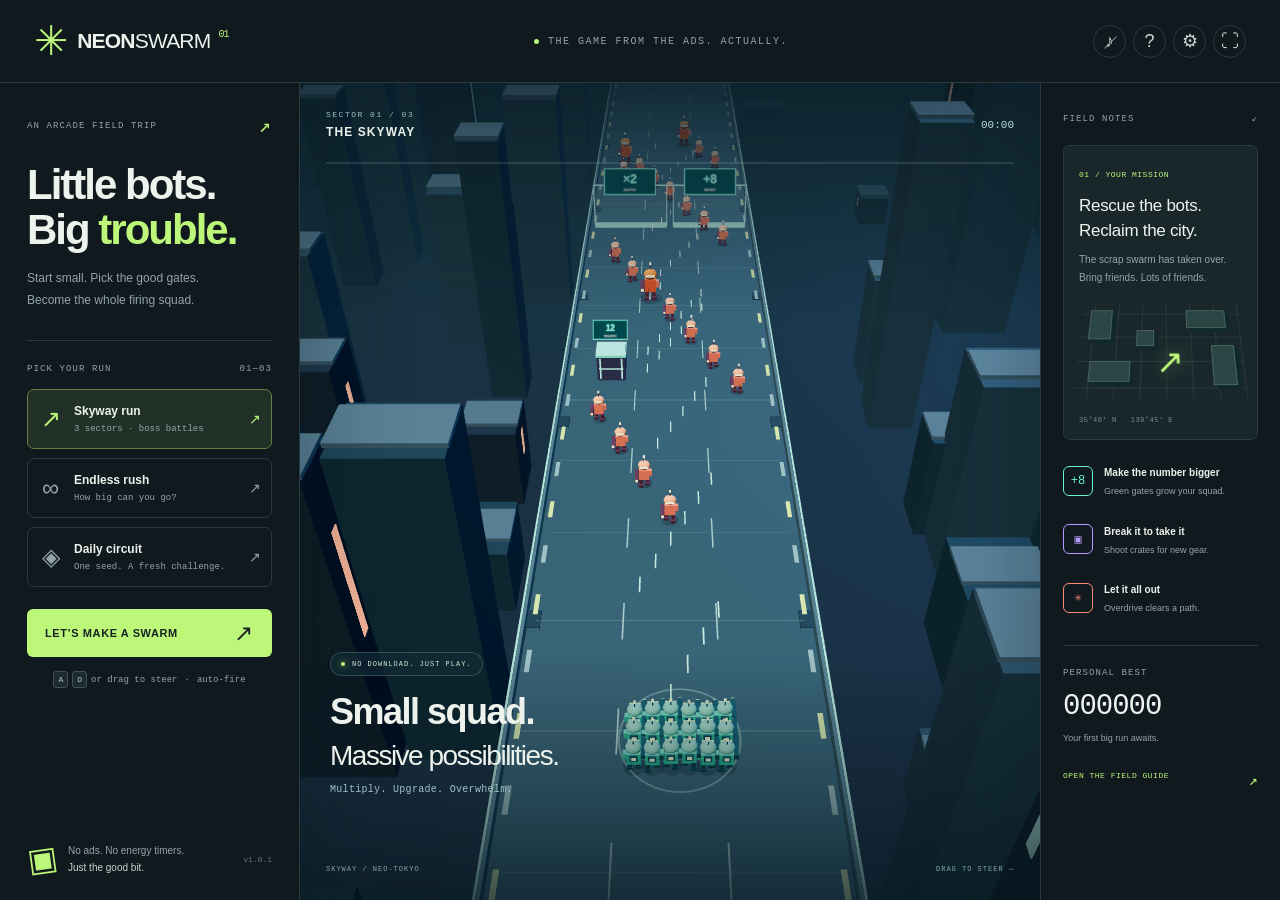
==== index.html @ c5c7f468 "Version runtime assets so returning players receive updates" ====
<!doctype html>
<html lang="en">
<head>
  <meta charset="utf-8">
  <meta name="viewport" content="width=device-width, initial-scale=1, viewport-fit=cover">
  <meta name="theme-color" content="#101b24">
  <meta name="description" content="The game from the ads. Actually. Grow a robot squad, blast scrap swarms, and conquer the skyway. A free 3D arcade shooter for desktop and mobile.">
  <title>Neon Swarm — little bots, big trouble</title>
  <link rel="icon" href="assets/icon.svg" type="image/svg+xml">
  <link rel="stylesheet" href="style.css?v=1.0.1">
  <script defer src="vendor/three.min.js"></script>
  <script defer src="core.js?v=1.0.1"></script>
  <script defer src="game.js?v=1.0.1"></script>
</head>
<body>
  <header class="topbar">
    <a class="brand" href="./" aria-label="Neon Swarm home"><span class="brand-icon">✳</span> NEON<span>SWARM</span><sup>01</sup></a>
    <div class="tagline"><span class="status-dot"></span> THE GAME FROM THE ADS. ACTUALLY.</div>
    <div class="tools">
      <button class="icon-btn" id="sound-btn" aria-label="Enable sound" title="Sound">♪<span class="off-slash"></span></button>
      <button class="icon-btn" id="help-btn" aria-label="How to play" title="How to play">?</button>
      <button class="icon-btn" id="settings-btn" aria-label="Settings" title="Settings">⚙</button>
      <button class="icon-btn desktop-only" id="fullscreen-btn" aria-label="Enter fullscreen" title="Fullscreen">⛶</button>
    </div>
  </header>
  <main class="shell">
    <aside class="brief">
      <div class="eyebrow"><span>AN ARCADE FIELD TRIP</span><span>↗</span></div>
      <h1>Little bots.<br>Big <em>trouble.</em></h1>
      <p class="intro">Start small. Pick the good gates.<br>Become the whole firing squad.</p>
      <div class="divider"></div>
      <div class="section-label">PICK YOUR RUN <span>01—03</span></div>
      <div class="modes" aria-label="Game mode">
        <button class="mode active" data-mode="campaign" aria-pressed="true"><span class="mode-symbol">↗</span><span><strong>Skyway run</strong><small>3 sectors · boss battles</small></span><span class="mode-arrow">↗</span></button>
        <button class="mode" data-mode="endless" aria-pressed="false"><span class="mode-symbol">∞</span><span><strong>Endless rush</strong><small>How big can you go?</small></span><span class="mode-arrow">↗</span></button>
        <button class="mode" data-mode="daily" aria-pressed="false"><span class="mode-symbol">◈</span><span><strong>Daily circuit</strong><small>One seed. A fresh challenge.</small></span><span class="mode-arrow">↗</span></button>
      </div>
      <button class="launch primary" id="start-btn">LET’S MAKE A SWARM <span>↗</span></button>
      <div class="controls-hint"><kbd>A</kbd><kbd>D</kbd> or drag to steer <span>·</span> auto-fire</div>
      <div class="brief-footer"><span class="micro-bot">▣</span><p>No ads. No energy timers.<br><strong>Just the good bit.</strong></p><span class="v-label">v1.0.1</span></div>
    </aside>
    <section class="arena" id="arena" aria-label="3D game area">
      <div id="scene" aria-label="Robot squad defending a neon skyway"></div>
      <div class="arena-vignette"></div>
      <div class="hud-top">
        <div class="sector-caption"><span id="sector-number">SECTOR 01 / 03</span><strong id="sector-name">THE SKYWAY</strong></div>
        <div class="run-clock" id="run-clock">00:00</div>
        <button class="pause-btn hidden" id="pause-btn" aria-label="Pause game">Ⅱ</button>
      </div>
      <div class="hud-stats hidden" id="hud-stats"><div><small>SQUAD</small><strong id="squad-count">5</strong></div><div><small>SCORE</small><strong id="score-count">0</strong></div><div class="shield-stat"><small>SHIELD</small><strong id="shield-count">0</strong></div></div>
      <div class="wave-track"><div id="wave-progress"></div></div>
      <div class="boss-hud hidden" id="boss-hud"><div><span id="boss-name">THE SCRAP KING</span><span id="boss-hp-label">100%</span></div><div class="boss-track"><div id="boss-health"></div></div></div>
      <div class="announcer" id="announcer" aria-live="polite"></div>
      <div class="float-labels" id="float-labels"></div>
      <div class="attract-caption" id="attract-caption"><span class="live-pill"><i></i> NO DOWNLOAD. JUST PLAY.</span><h2>Small squad.<br><span>Massive possibilities.</span></h2><p>Multiply. Upgrade. Overwhelm.</p></div>
      <div class="mobile-launch" id="mobile-launch"><div class="mobile-mode-list"><button data-mode="campaign" class="active">Skyway</button><button data-mode="endless">Endless</button><button data-mode="daily">Daily</button></div><button class="primary" id="mobile-start">LET’S MAKE A SWARM <span>↗</span></button><p>Drag to steer. Your bots do the shooting.</p></div>
      <div class="play-bottom hidden" id="play-bottom"><div class="weapon-info"><small>LOADOUT</small><strong id="weapon-name">PULSE BLASTER</strong><span id="weapon-level">LV. 1</span></div><button class="surge-btn" id="surge-btn" disabled><span>✳</span><div><strong>OVERDRIVE</strong><small id="surge-label">CHARGING · 0%</small></div><kbd>SPACE</kbd><i id="surge-fill"></i></button></div>
      <div class="stage-footer" id="stage-footer"><span>SKYWAY / NEO-TOKYO</span><span>DRAG TO STEER ↔</span></div>
      <div class="error-panel hidden" id="error-panel"><h2>The skyway couldn’t load.</h2><p id="error-text">Please try a browser with WebGL enabled.</p><button class="primary" onclick="location.reload()">TRY AGAIN ↗</button></div>
      <noscript><div class="error-panel"><h2>Enable JavaScript to play.</h2><p>This game runs entirely in your browser.</p></div></noscript>
    </section>
    <aside class="telemetry">
      <div class="section-label">FIELD NOTES <span>↙</span></div>
      <div class="mission-card"><span class="card-index">01 / YOUR MISSION</span><h3>Rescue the bots.<br>Reclaim the city.</h3><p>The scrap swarm has taken over. Bring friends. Lots of friends.</p><div class="city-map" aria-hidden="true"><i></i><i></i><i></i><span>↗</span><i></i><i></i></div><span class="coordinate">35°40′ N &nbsp; 139°45′ E</span></div>
      <div class="rule"><span class="rule-icon mint">+8</span><div><strong>Make the number bigger</strong><p>Green gates grow your squad.</p></div></div>
      <div class="rule"><span class="rule-icon violet">▣</span><div><strong>Break it to take it</strong><p>Shoot crates for new gear.</p></div></div>
      <div class="rule"><span class="rule-icon coral">✳</span><div><strong>Let it all out</strong><p>Overdrive clears a path.</p></div></div>
      <div class="record-card"><span class="section-label">PERSONAL BEST</span><strong id="best-score">000000</strong><span id="best-caption">Your first big run awaits.</span></div>
      <button id="field-guide-btn" class="text-btn">OPEN THE FIELD GUIDE <span>↗</span></button>
    </aside>
  </main>
  <div class="modal-backdrop hidden" id="modal-backdrop">
    <section class="modal" id="modal" role="dialog" aria-modal="true" aria-labelledby="modal-title" tabindex="-1">
      <button class="modal-close icon-btn" id="modal-close" aria-label="Close dialog">×</button>
      <div id="modal-content"></div>
    </section>
  </div>
  <div class="toast" id="toast" role="status"></div>
</body>
</html>
---- style.css ----
@charset "UTF-8";
:root{--bg:#10191e;--panel:#152127;--line:#2c3b40;--ink:#edf3ec;--muted:#93a5a9;--lime:#bcf779;--mint:#66efd1;--coral:#ff8b73;--violet:#b69aff;--mono:Consolas,"Courier New",monospace;--sans:"Segoe UI",Arial,sans-serif}
*{box-sizing:border-box}html,body{margin:0;min-height:100%;background:var(--bg);color:var(--ink);font-family:var(--sans)}body{height:100dvh;overflow:hidden}button,a{-webkit-tap-highlight-color:transparent}button{font:inherit;color:inherit;cursor:pointer}button:disabled{cursor:default}button:focus-visible,a:focus-visible,input:focus-visible{outline:2px solid var(--lime);outline-offset:4px}button{border:0}a{color:inherit}button:hover{filter:brightness(1.09)}.hidden{display:none!important}.topbar{height:83px;padding:0 34px;border-bottom:1px solid var(--line);display:flex;align-items:center;justify-content:space-between;gap:20px}.brand{font-size:21px;font-weight:800;letter-spacing:-.8px;text-decoration:none;display:flex;align-items:center}.brand>span:not(.brand-icon){font-weight:350}.brand-icon{font-size:41px;color:var(--lime);margin-right:10px;font-weight:400;line-height:1}.brand sup{font:10px var(--mono);color:var(--lime);align-self:flex-start;margin:8px 0 0 8px}.tagline{font:10px var(--mono);letter-spacing:1.5px;color:var(--muted);display:flex;align-items:center;gap:9px}.status-dot{width:5px;height:5px;background:var(--lime);border-radius:50%}.tools{display:flex;gap:7px}.icon-btn{height:33px;width:33px;border:1px solid var(--line);background:transparent;border-radius:50%;font-size:18px;position:relative;color:#cbd6d6}.off-slash{position:absolute;width:17px;height:1px;background:var(--muted);transform:rotate(-45deg);top:16px;left:8px}.sound-on .off-slash{display:none}.shell{height:calc(100dvh - 83px);display:grid;grid-template-columns:300px minmax(0,1fr) 240px;max-width:1900px;margin:auto}.brief{padding:30px 27px 22px;display:flex;flex-direction:column;border-right:1px solid var(--line);overflow:auto}.eyebrow,.section-label{font:9px var(--mono);letter-spacing:1.1px;color:var(--muted);display:flex;justify-content:space-between;align-items:center}.eyebrow>span:last-child{font-size:20px;color:var(--lime)}h1{font-size:42px;letter-spacing:-2px;line-height:1.08;font-weight:650;margin:24px 0 14px}h1 em{color:var(--lime);font-style:normal}.intro{color:var(--muted);font-size:12px;line-height:1.85;margin:0}.divider{height:1px;min-height:1px;background:var(--line);margin:29px 0 23px}.modes{display:flex;flex-direction:column;gap:9px;margin:15px 0 22px}.mode{display:flex;align-items:center;text-align:left;padding:14px 10px;background:transparent;border:1px solid var(--line);border-radius:7px;gap:11px;transition:background .2s,border .2s}.mode.active{background:#213128;border-color:#657f4b}.mode-symbol{font-size:24px;color:var(--muted);width:25px;text-align:center}.mode.active .mode-symbol{color:var(--lime)}.mode strong{font-weight:550;font-size:12px;display:block}.mode small{font:9px var(--mono);display:block;margin-top:6px;color:var(--muted)}.mode-arrow{margin-left:auto;color:var(--muted);font-size:14px}.mode.active .mode-arrow{color:var(--lime)}.primary{background:var(--lime);color:#192222;padding:18px 18px;border-radius:6px;font-size:11px;font-weight:800;letter-spacing:.6px;display:flex;justify-content:space-between;align-items:center;gap:16px;transition:transform .15s}.primary:active{transform:scale(.98)}.primary span{font-size:23px;line-height:12px;font-weight:400}.launch{width:100%}.controls-hint{display:flex;align-items:center;justify-content:center;gap:4px;font:9px var(--mono);color:var(--muted);margin-top:14px}.controls-hint>span{margin:0 3px}kbd{border:1px solid #415054;background:#1d2b30;border-radius:3px;font:8px var(--mono);padding:3px 4px;color:#b5c5c7}.brief-footer{display:flex;align-items:center;gap:11px;margin-top:auto;padding-top:26px}.brief-footer p{font-size:10px;color:var(--muted);line-height:1.7;margin:0}.brief-footer strong{color:#c5d5cf;font-weight:400}.micro-bot{font-size:32px;color:var(--lime);transform:rotate(-8deg)}.v-label{margin-left:auto;font:8px var(--mono);color:#63777a}.arena{position:relative;overflow:hidden;isolation:isolate;background:#183b47;min-width:0;touch-action:none}.arena canvas{display:block;width:100%;height:100%;touch-action:none}#scene{position:absolute;inset:0}.arena-vignette{position:absolute;inset:0;pointer-events:none;box-shadow:inset 0 0 100px #08192166;background:linear-gradient(180deg,#08192277 0%,transparent 28%,transparent 70%,#081922ad 100%)}.hud-top{position:absolute;top:27px;left:26px;right:26px;display:flex;align-items:center;gap:12px;pointer-events:none}.sector-caption{display:flex;flex-direction:column;gap:6px}.sector-caption>span{font:8px var(--mono);letter-spacing:1.5px;color:#9ebfc2}.sector-caption strong{font-size:12px;font-weight:650;letter-spacing:1.1px}.run-clock{font:11px var(--mono);color:#b9d8d8;margin-left:auto}.pause-btn{pointer-events:auto;background:#152a32b0;border:1px solid #46606980;border-radius:6px;width:32px;height:32px;font-size:18px}.wave-track{position:absolute;left:26px;right:26px;top:79px;height:2px;background:#c0dedd22}.wave-track>div{background:var(--lime);height:100%;width:0;transition:width .2s}.hud-stats{position:absolute;top:96px;left:26px;display:flex;gap:18px;pointer-events:none}.hud-stats>div{display:flex;flex-direction:column;gap:3px}.hud-stats small{font:8px var(--mono);letter-spacing:1.2px;color:#a9ccce}.hud-stats strong{font:25px var(--mono);letter-spacing:-1px;color:var(--lime)}.hud-stats>div:nth-child(2) strong{color:var(--ink)}.shield-stat strong{color:var(--mint)}.telemetry{padding:30px 22px;border-left:1px solid var(--line);overflow:auto}.mission-card{margin-top:21px;border:1px solid var(--line);padding:17px 15px 13px;border-radius:7px;background:#19272b}.card-index{font:8px var(--mono);letter-spacing:.5px;color:var(--lime)}h3{font-size:17px;line-height:1.45;font-weight:500;letter-spacing:-.3px;margin:13px 0 8px}.mission-card p{font-size:10px;line-height:1.8;color:var(--muted);margin:0}.city-map{height:97px;position:relative;margin:12px 0;background:linear-gradient(90deg,transparent 48%,#53626244 49%,#53626244 50%,transparent 51%),linear-gradient(0deg,transparent 48%,#53626244 49%,#53626244 50%,transparent 51%);background-size:25px 25px;transform:perspective(150px) rotateX(13deg)}.city-map i{position:absolute;background:#2c4545;border:1px solid #476360;width:23px;height:32px;box-shadow:4px 4px #11282a}.city-map i:nth-child(1){top:8px;left:8px}.city-map i:nth-child(2){top:8px;right:14px;width:41px;height:20px}.city-map i:nth-child(3){bottom:15px;left:12px;width:40px;height:20px}.city-map i:nth-child(5){bottom:12px;right:8px;height:39px}.city-map i:nth-child(6){top:30px;left:57px;height:17px;width:18px}.city-map span{position:absolute;left:47%;top:44%;color:var(--lime);font-size:33px;text-shadow:0 0 18px #b5f77666}.coordinate{font:7px var(--mono);color:#798e90;letter-spacing:.5px}.rule{display:flex;gap:11px;margin-top:22px;align-items:center}.rule-icon{width:30px;height:30px;border:1px solid currentColor;border-radius:6px;display:grid;place-content:center;font:12px var(--mono);flex-shrink:0}.mint{color:var(--mint)}.violet{color:var(--violet)}.coral{color:var(--coral)}.rule strong{font-size:10px;font-weight:550}.rule p{font-size:9px;color:var(--muted);margin:5px 0 0;line-height:1.5}.record-card{margin-top:29px;border-top:1px solid var(--line);padding-top:22px;display:flex;flex-direction:column}.record-card strong{font:29px var(--mono);letter-spacing:-1px;margin:12px 0 8px}.record-card>span:last-child{font-size:9px;color:var(--muted);line-height:1.7}.text-btn{padding:0;background:transparent;font:8px var(--mono);letter-spacing:.5px;color:var(--lime);display:flex;justify-content:space-between;width:100%;margin-top:25px}.text-btn span{font-size:15px}.attract-caption{position:absolute;left:30px;bottom:95px;pointer-events:none}.live-pill{display:inline-flex;align-items:center;gap:7px;border:1px solid #b7ead333;color:#cdebd8;background:#122b35b0;border-radius:20px;padding:7px 10px;font:7px var(--mono);letter-spacing:1px}.live-pill i{width:4px;height:4px;background:var(--lime);border-radius:50%;box-shadow:0 0 7px #b5f776}h2{margin:16px 0 11px;font-size:36px;font-weight:550;letter-spacing:-1.5px;line-height:1.12}.attract-caption h2 span{font-weight:300;font-size:28px}.attract-caption p{font:10px var(--mono);letter-spacing:.3px;color:#a0c2c6}.stage-footer{position:absolute;left:26px;right:26px;bottom:27px;display:flex;justify-content:space-between;font:7px var(--mono);letter-spacing:1px;color:#83a8ad;pointer-events:none}.play-bottom{position:absolute;bottom:22px;left:26px;right:26px;display:flex;align-items:center;justify-content:space-between;gap:8px;pointer-events:none}.weapon-info{display:flex;flex-direction:column;gap:5px;max-width:40%}.weapon-info small{font:7px var(--mono);color:#8fb0b7;letter-spacing:1px}.weapon-info strong{font-size:10px;font-weight:550;letter-spacing:.5px}.weapon-info>span{font:8px var(--mono);color:var(--lime)}.surge-btn{pointer-events:auto;position:relative;overflow:hidden;display:flex;align-items:center;padding:12px 15px;gap:11px;background:#162e39e8;border:1px solid #536571;border-radius:7px;min-width:180px;text-align:left;isolation:isolate}.surge-btn>span{font-size:25px;color:var(--violet)}.surge-btn strong{font-size:9px;letter-spacing:1px}.surge-btn small{display:block;font:7px var(--mono);margin-top:5px;color:#9eb1bc}.surge-btn kbd{margin-left:auto;font-size:7px}.surge-btn>i{position:absolute;inset:0;background:#b396ff25;z-index:-1;transform:scaleX(0);transform-origin:left}.surge-btn.ready{border-color:var(--violet);box-shadow:0 0 20px #b396ff20}.surge-btn.ready strong,.surge-btn.ready small{color:#dbcbff}.surge-btn:disabled{opacity:.75}.announcer{position:absolute;top:28%;left:0;right:0;text-align:center;pointer-events:none;opacity:0;transform:translateY(8px);transition:opacity .2s,transform .2s;font:700 26px var(--sans);letter-spacing:-.5px;text-shadow:0 3px 15px #09212b;color:var(--lime)}.announcer.show{opacity:1;transform:translateY(0)}.announcer small{display:block;font:10px var(--mono);color:#eef9ed;margin-top:8px;letter-spacing:1px}.float-labels{position:absolute;inset:0;pointer-events:none}.float-label{position:absolute;transform:translate(-50%,-50%);font:700 20px var(--mono);color:var(--mint);text-shadow:0 2px 6px #00161e;animation:float-up 1s ease-out forwards}.float-label.bad{color:var(--coral)}@keyframes float-up{from{opacity:1;margin-top:0}to{opacity:0;margin-top:-50px}}.boss-hud{position:absolute;top:110px;left:20%;right:20%;pointer-events:none}.boss-hud>div:first-child{font:8px var(--mono);letter-spacing:1px;display:flex;justify-content:space-between;color:#ffae93;margin-bottom:7px}.boss-track{height:5px;background:#371f2d;border-radius:5px;overflow:hidden}.boss-track>div{height:100%;width:100%;background:var(--coral);transition:width .1s}.mobile-launch{display:none}.modal-backdrop{position:fixed;inset:0;background:#071017bb;backdrop-filter:blur(8px);z-index:50;display:flex;align-items:center;justify-content:center;padding:20px}.modal{background:#19272d;border:1px solid #42565a;width:min(520px,100%);max-height:90dvh;overflow:auto;border-radius:13px;padding:32px;position:relative;box-shadow:0 25px 90px #0006}.modal-close{position:absolute;right:17px;top:17px;font-size:23px}.modal h2{font-size:33px;margin-top:20px;margin-right:24px}.modal p{color:#a3b7bb;font-size:12px;line-height:1.9}.modal .eyebrow{color:var(--lime);padding-right:35px}.modal .primary{width:100%;margin-top:22px;justify-content:center}.modal .secondary{padding:14px;border:1px solid #506167;border-radius:6px;background:transparent;font-size:11px;width:100%;margin-top:10px}.guide-row{display:flex;gap:16px;padding:13px 0;border-bottom:1px solid var(--line)}.guide-row>span{font:20px var(--mono);color:var(--lime);width:38px;flex-shrink:0}.guide-row strong{font-size:12px;font-weight:600}.guide-row p{margin:5px 0 0;font-size:11px;line-height:1.7}.settings-row{display:flex;justify-content:space-between;align-items:center;border-bottom:1px solid #36474c;padding:18px 0;gap:15px}.settings-row label{font-size:12px}.settings-row small{font-size:10px;color:var(--muted);display:block;margin-top:6px}.settings-row input[type=checkbox]{accent-color:var(--lime);width:21px;height:21px}.settings-row select{font:11px var(--sans);background:#22363e;border:1px solid #506268;border-radius:5px;color:#e5f2e9;padding:9px}.upgrade-options{display:grid;gap:10px;margin-top:22px}.upgrade-option{background:#20353a;border:1px solid #3d555c;border-radius:7px;display:flex;gap:14px;padding:18px;text-align:left;align-items:center}.upgrade-option>span{font-size:26px;color:var(--lime);width:30px}.upgrade-option strong{font-size:13px;font-weight:600}.upgrade-option small{display:block;font-size:11px;color:#a6bac0;margin-top:5px;line-height:1.5}.result-stats{display:grid;grid-template-columns:repeat(3,1fr);gap:10px;border-block:1px solid var(--line);padding:20px 0;margin:22px 0}.result-stats small{font:8px var(--mono);color:var(--muted)}.result-stats strong{display:block;font:28px var(--mono);color:var(--lime);margin-top:9px}.new-best{font:9px var(--mono);color:var(--lime);letter-spacing:1px}.toast{position:fixed;bottom:25px;left:50%;transform:translate(-50%,15px);background:#edf4e5;color:#17292f;border-radius:7px;padding:13px 20px;font-size:11px;opacity:0;transition:.2s;z-index:100;pointer-events:none;max-width:90%;text-align:center}.toast.show{opacity:1;transform:translate(-50%,0)}.error-panel{position:absolute;inset:0;background:#173039;display:flex;flex-direction:column;justify-content:center;align-items:center;padding:30px;text-align:center}.error-panel p{font-size:13px;color:#a3b7bb;line-height:1.8}.error-panel h2{font-size:25px;letter-spacing:-.5px}.playing .brief .intro{opacity:.5}.playing .brief h1{opacity:.7}.playing .mode{pointer-events:none;opacity:.55}.playing .launch{background:#2d4146;color:#c7d7d7;border:1px solid #496167}.playing .controls-hint{color:var(--lime)}
@media(min-width:1600px){.shell{grid-template-columns:340px minmax(0,1fr) 270px}.brief{padding:38px 34px}.telemetry{padding:38px 28px}h1{font-size:49px}.mode{padding:18px 12px}.mode strong{font-size:13px}.mode small{font-size:10px}.intro{font-size:13px}.mission-card p{font-size:12px}.rule strong{font-size:12px}.rule p{font-size:11px}.record-card strong{font-size:35px}.attract-caption h2{font-size:44px}.attract-caption h2 span{font-size:35px}}
@media(max-width:1180px){.shell{grid-template-columns:270px minmax(0,1fr)}.telemetry{display:none}.brief{padding:27px 24px}.topbar{padding:0 25px}h1{font-size:39px}.tagline{font-size:8px;letter-spacing:1px}.attract-caption h2{font-size:32px}.attract-caption h2 span{font-size:25px}}
@media(max-width:700px){body{height:100dvh}.topbar{height:62px;padding:0 17px;gap:8px}.brand{font-size:17px}.brand-icon{font-size:31px;margin-right:7px}.brand sup{font-size:8px;margin-top:5px}.tagline,.desktop-only{display:none}.tools{gap:6px}.icon-btn{width:29px;height:29px;font-size:15px}.off-slash{left:5px;top:13px}.shell{height:calc(100dvh - 62px);display:block}.brief{display:none}.arena{height:100%;width:100%}.hud-top{top:19px;left:18px;right:18px}.wave-track{top:65px;left:18px;right:18px}.sector-caption strong{font-size:10px}.sector-caption>span{font-size:7px}.run-clock{font-size:10px}.hud-stats{left:18px;top:82px;gap:17px}.hud-stats strong{font-size:23px}.hud-stats small{font-size:7px}.attract-caption{left:22px;bottom:187px}.attract-caption h2{font-size:37px}.attract-caption h2 span{font-size:29px}.attract-caption p{font-size:9px}.attract-caption .live-pill{font-size:7px}.mobile-launch{display:block;position:absolute;bottom:max(22px,env(safe-area-inset-bottom));left:20px;right:20px}.mobile-launch .primary{width:100%;font-size:11px;padding:17px 18px}.mobile-launch>p{font:8px var(--mono);text-align:center;color:#b3cbcc;margin:13px 0 0}.mobile-mode-list{display:flex;gap:7px;margin-bottom:13px}.mobile-mode-list button{flex:1;border:1px solid #66838977;border-radius:5px;background:#14323dbb;font-size:10px;padding:10px 5px;color:#b2c8cd}.mobile-mode-list button.active{background:#334a32db;color:var(--lime);border-color:#95c660aa}.stage-footer{display:none}.play-bottom{bottom:max(16px,env(safe-area-inset-bottom));left:18px;right:18px}.weapon-info strong{font-size:9px}.surge-btn{padding:12px;min-width:170px}.surge-btn kbd{display:none}.surge-btn strong{font-size:9px}.surge-btn small{font-size:7px}.boss-hud{left:39%;right:18px;top:88px}.boss-hud>div:first-child{font-size:6px}.boss-track{height:4px}.announcer{font-size:23px;top:27%}.modal{padding:26px 23px;border-radius:10px}.modal h2{font-size:30px}.modal-backdrop{padding:15px}.result-stats strong{font-size:24px}.modal .primary{padding:17px}.float-label{font-size:19px}}
@media(max-height:720px) and (min-width:701px){.brief{padding-top:20px;padding-bottom:16px}h1{margin-top:15px;font-size:36px}.divider{margin:18px 0}.modes{gap:7px;margin-bottom:15px}.mode{padding:10px}.brief-footer{padding-top:17px}.telemetry{padding-top:20px}.mission-card{margin-top:15px}.city-map{height:60px}.rule{margin-top:17px}.record-card{margin-top:20px;padding-top:17px}}
@media(max-height:500px) and (max-width:900px){.topbar{height:48px}.shell{height:calc(100dvh - 48px)}.brief{display:none}.shell{display:block}.arena{height:100%}.telemetry{display:none}.attract-caption{bottom:70px}.attract-caption h2{font-size:26px}.attract-caption h2 span{font-size:21px}.attract-caption p{display:none}.mobile-launch{display:block;left:auto;right:20px;width:260px;bottom:24px}.mobile-launch .primary{width:100%}.mobile-mode-list{display:flex;gap:4px;margin-bottom:8px}.mobile-mode-list button{flex:1;background:#16323bcc;border:1px solid #657d7c;padding:8px;font-size:9px}.mobile-mode-list button.active{color:var(--lime);border-color:var(--lime)}.mobile-launch p{font-size:8px}.stage-footer{display:none}.play-bottom{bottom:15px}.hud-stats{top:88px}.wave-track{top:75px}.boss-hud{top:95px}.desktop-only{display:none}.tagline{display:none}}
@media(prefers-reduced-motion:reduce){button,.announcer,.toast{transition:none}.float-label{animation-duration:.4s}}
@media(max-width:700px){.topbar .icon-btn{width:40px;height:40px;font-size:18px}.topbar .off-slash{left:10px;top:19px}.mobile-mode-list button{min-height:44px}.pause-btn{width:44px;height:44px}.hud-top{top:15px}.wave-track{top:68px}.hud-stats{top:84px}}
.upgrade-option>span{flex:0 0 48px;width:48px;font-size:24px}
@media(max-height:500px) and (max-width:900px){.mobile-launch{position:absolute}}
@media(max-width:400px){.result-stats{grid-template-columns:repeat(2,1fr)}.result-stats>div:first-child{grid-column:1/-1;padding-bottom:12px}.result-stats>div:first-child strong{font-size:32px}}
*{scrollbar-width:thin;scrollbar-color:#3c5158 transparent}::-webkit-scrollbar{width:4px;height:4px}::-webkit-scrollbar-track{background:transparent}::-webkit-scrollbar-thumb{background:#3c5158;border-radius:4px}
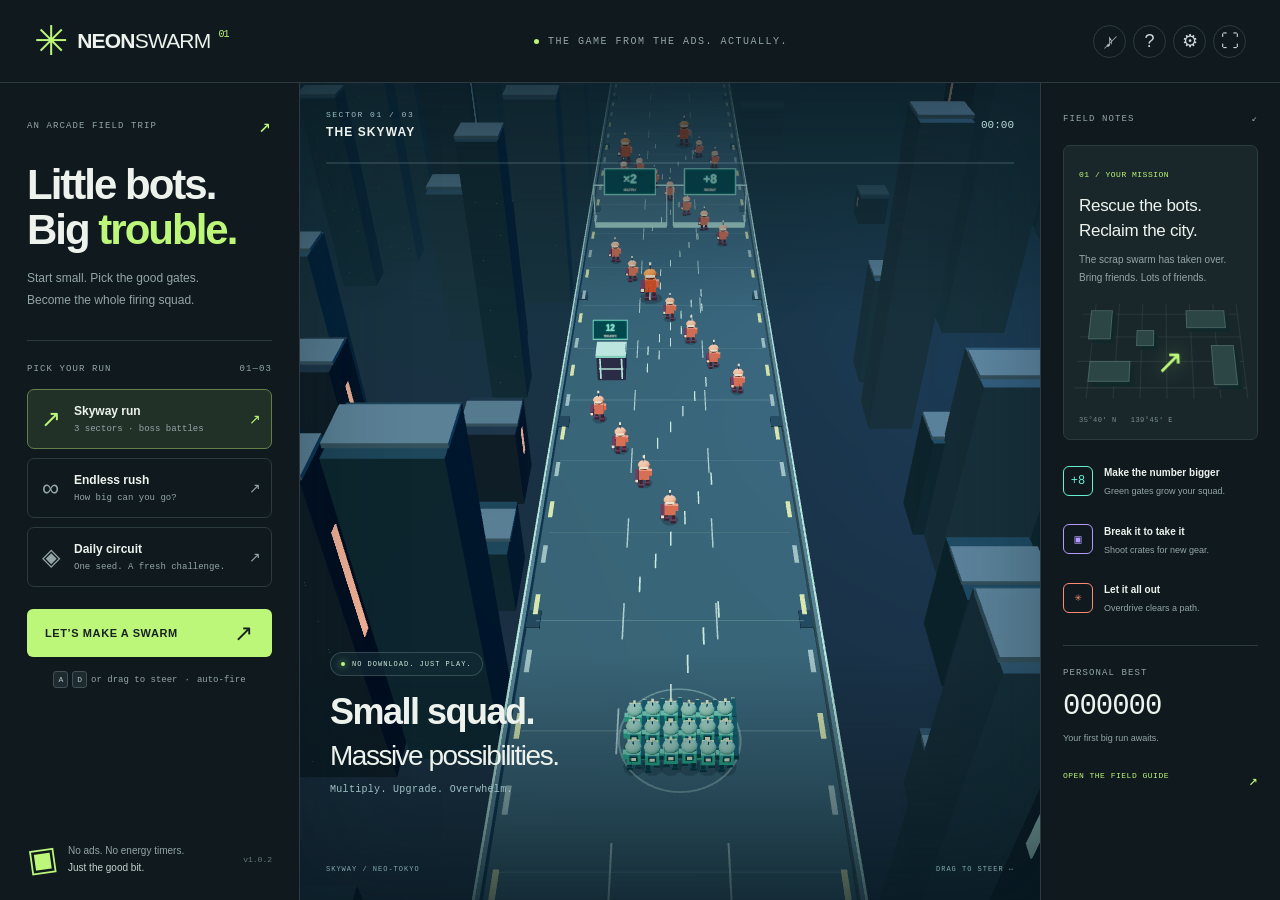
==== commit 6331796a: "Give late endless runs escalating pressure and finalize release 1.0.2" ====
--- a/index.html
+++ b/index.html
@@ -7,10 +7,10 @@
   <meta name="description" content="The game from the ads. Actually. Grow a robot squad, blast scrap swarms, and conquer the skyway. A free 3D arcade shooter for desktop and mobile.">
   <title>Neon Swarm — little bots, big trouble</title>
   <link rel="icon" href="assets/icon.svg" type="image/svg+xml">
-  <link rel="stylesheet" href="style.css?v=1.0.1">
+  <link rel="stylesheet" href="style.css?v=1.0.2">
   <script defer src="vendor/three.min.js"></script>
-  <script defer src="core.js?v=1.0.1"></script>
-  <script defer src="game.js?v=1.0.1"></script>
+  <script defer src="core.js?v=1.0.2"></script>
+  <script defer src="game.js?v=1.0.2"></script>
 </head>
 <body>
   <header class="topbar">
@@ -37,7 +37,7 @@
       </div>
       <button class="launch primary" id="start-btn">LET’S MAKE A SWARM <span>↗</span></button>
       <div class="controls-hint"><kbd>A</kbd><kbd>D</kbd> or drag to steer <span>·</span> auto-fire</div>
-      <div class="brief-footer"><span class="micro-bot">▣</span><p>No ads. No energy timers.<br><strong>Just the good bit.</strong></p><span class="v-label">v1.0.1</span></div>
+      <div class="brief-footer"><span class="micro-bot">▣</span><p>No ads. No energy timers.<br><strong>Just the good bit.</strong></p><span class="v-label">v1.0.2</span></div>
     </aside>
     <section class="arena" id="arena" aria-label="3D game area">
       <div id="scene" aria-label="Robot squad defending a neon skyway"></div>
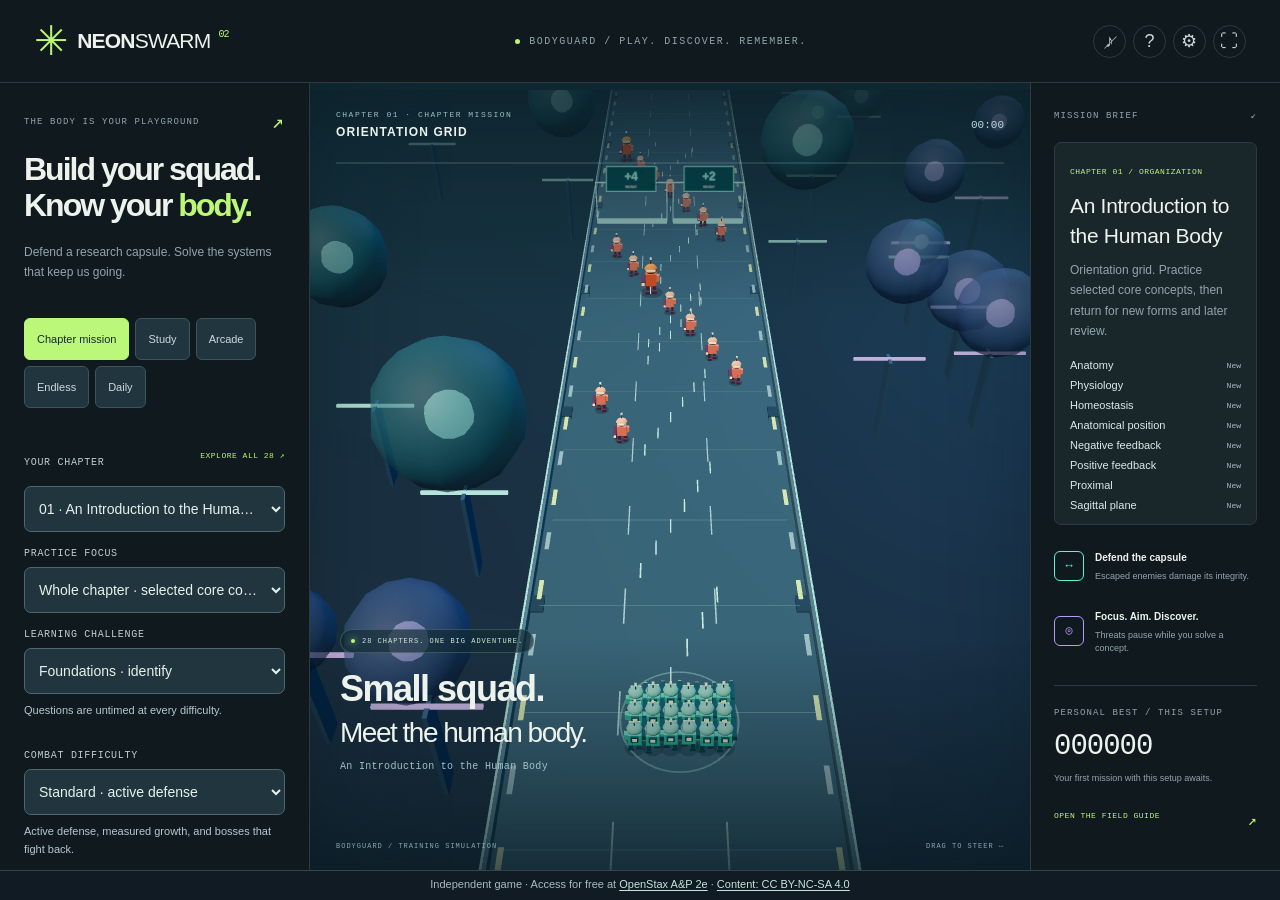
==== commit dcff44fa: "Build Bodyguard chapter missions and balanced difficulty settings" ====
--- a/index.html
+++ b/index.html
@@ -1,80 +1,29 @@
 <!doctype html>
-<html lang="en">
-<head>
-  <meta charset="utf-8">
-  <meta name="viewport" content="width=device-width, initial-scale=1, viewport-fit=cover">
-  <meta name="theme-color" content="#101b24">
-  <meta name="description" content="The game from the ads. Actually. Grow a robot squad, blast scrap swarms, and conquer the skyway. A free 3D arcade shooter for desktop and mobile.">
-  <title>Neon Swarm — little bots, big trouble</title>
-  <link rel="icon" href="assets/icon.svg" type="image/svg+xml">
-  <link rel="stylesheet" href="style.css?v=1.0.2">
-  <script defer src="vendor/three.min.js"></script>
-  <script defer src="core.js?v=1.0.2"></script>
-  <script defer src="game.js?v=1.0.2"></script>
-</head>
-<body>
-  <header class="topbar">
-    <a class="brand" href="./" aria-label="Neon Swarm home"><span class="brand-icon">✳</span> NEON<span>SWARM</span><sup>01</sup></a>
-    <div class="tagline"><span class="status-dot"></span> THE GAME FROM THE ADS. ACTUALLY.</div>
-    <div class="tools">
-      <button class="icon-btn" id="sound-btn" aria-label="Enable sound" title="Sound">♪<span class="off-slash"></span></button>
-      <button class="icon-btn" id="help-btn" aria-label="How to play" title="How to play">?</button>
-      <button class="icon-btn" id="settings-btn" aria-label="Settings" title="Settings">⚙</button>
-      <button class="icon-btn desktop-only" id="fullscreen-btn" aria-label="Enter fullscreen" title="Fullscreen">⛶</button>
-    </div>
-  </header>
-  <main class="shell">
-    <aside class="brief">
-      <div class="eyebrow"><span>AN ARCADE FIELD TRIP</span><span>↗</span></div>
-      <h1>Little bots.<br>Big <em>trouble.</em></h1>
-      <p class="intro">Start small. Pick the good gates.<br>Become the whole firing squad.</p>
-      <div class="divider"></div>
-      <div class="section-label">PICK YOUR RUN <span>01—03</span></div>
-      <div class="modes" aria-label="Game mode">
-        <button class="mode active" data-mode="campaign" aria-pressed="true"><span class="mode-symbol">↗</span><span><strong>Skyway run</strong><small>3 sectors · boss battles</small></span><span class="mode-arrow">↗</span></button>
-        <button class="mode" data-mode="endless" aria-pressed="false"><span class="mode-symbol">∞</span><span><strong>Endless rush</strong><small>How big can you go?</small></span><span class="mode-arrow">↗</span></button>
-        <button class="mode" data-mode="daily" aria-pressed="false"><span class="mode-symbol">◈</span><span><strong>Daily circuit</strong><small>One seed. A fresh challenge.</small></span><span class="mode-arrow">↗</span></button>
-      </div>
-      <button class="launch primary" id="start-btn">LET’S MAKE A SWARM <span>↗</span></button>
-      <div class="controls-hint"><kbd>A</kbd><kbd>D</kbd> or drag to steer <span>·</span> auto-fire</div>
-      <div class="brief-footer"><span class="micro-bot">▣</span><p>No ads. No energy timers.<br><strong>Just the good bit.</strong></p><span class="v-label">v1.0.2</span></div>
-    </aside>
-    <section class="arena" id="arena" aria-label="3D game area">
-      <div id="scene" aria-label="Robot squad defending a neon skyway"></div>
-      <div class="arena-vignette"></div>
-      <div class="hud-top">
-        <div class="sector-caption"><span id="sector-number">SECTOR 01 / 03</span><strong id="sector-name">THE SKYWAY</strong></div>
-        <div class="run-clock" id="run-clock">00:00</div>
-        <button class="pause-btn hidden" id="pause-btn" aria-label="Pause game">Ⅱ</button>
-      </div>
-      <div class="hud-stats hidden" id="hud-stats"><div><small>SQUAD</small><strong id="squad-count">5</strong></div><div><small>SCORE</small><strong id="score-count">0</strong></div><div class="shield-stat"><small>SHIELD</small><strong id="shield-count">0</strong></div></div>
-      <div class="wave-track"><div id="wave-progress"></div></div>
-      <div class="boss-hud hidden" id="boss-hud"><div><span id="boss-name">THE SCRAP KING</span><span id="boss-hp-label">100%</span></div><div class="boss-track"><div id="boss-health"></div></div></div>
-      <div class="announcer" id="announcer" aria-live="polite"></div>
-      <div class="float-labels" id="float-labels"></div>
-      <div class="attract-caption" id="attract-caption"><span class="live-pill"><i></i> NO DOWNLOAD. JUST PLAY.</span><h2>Small squad.<br><span>Massive possibilities.</span></h2><p>Multiply. Upgrade. Overwhelm.</p></div>
-      <div class="mobile-launch" id="mobile-launch"><div class="mobile-mode-list"><button data-mode="campaign" class="active">Skyway</button><button data-mode="endless">Endless</button><button data-mode="daily">Daily</button></div><button class="primary" id="mobile-start">LET’S MAKE A SWARM <span>↗</span></button><p>Drag to steer. Your bots do the shooting.</p></div>
-      <div class="play-bottom hidden" id="play-bottom"><div class="weapon-info"><small>LOADOUT</small><strong id="weapon-name">PULSE BLASTER</strong><span id="weapon-level">LV. 1</span></div><button class="surge-btn" id="surge-btn" disabled><span>✳</span><div><strong>OVERDRIVE</strong><small id="surge-label">CHARGING · 0%</small></div><kbd>SPACE</kbd><i id="surge-fill"></i></button></div>
-      <div class="stage-footer" id="stage-footer"><span>SKYWAY / NEO-TOKYO</span><span>DRAG TO STEER ↔</span></div>
-      <div class="error-panel hidden" id="error-panel"><h2>The skyway couldn’t load.</h2><p id="error-text">Please try a browser with WebGL enabled.</p><button class="primary" onclick="location.reload()">TRY AGAIN ↗</button></div>
-      <noscript><div class="error-panel"><h2>Enable JavaScript to play.</h2><p>This game runs entirely in your browser.</p></div></noscript>
-    </section>
-    <aside class="telemetry">
-      <div class="section-label">FIELD NOTES <span>↙</span></div>
-      <div class="mission-card"><span class="card-index">01 / YOUR MISSION</span><h3>Rescue the bots.<br>Reclaim the city.</h3><p>The scrap swarm has taken over. Bring friends. Lots of friends.</p><div class="city-map" aria-hidden="true"><i></i><i></i><i></i><span>↗</span><i></i><i></i></div><span class="coordinate">35°40′ N &nbsp; 139°45′ E</span></div>
-      <div class="rule"><span class="rule-icon mint">+8</span><div><strong>Make the number bigger</strong><p>Green gates grow your squad.</p></div></div>
-      <div class="rule"><span class="rule-icon violet">▣</span><div><strong>Break it to take it</strong><p>Shoot crates for new gear.</p></div></div>
-      <div class="rule"><span class="rule-icon coral">✳</span><div><strong>Let it all out</strong><p>Overdrive clears a path.</p></div></div>
-      <div class="record-card"><span class="section-label">PERSONAL BEST</span><strong id="best-score">000000</strong><span id="best-caption">Your first big run awaits.</span></div>
-      <button id="field-guide-btn" class="text-btn">OPEN THE FIELD GUIDE <span>↗</span></button>
-    </aside>
-  </main>
-  <div class="modal-backdrop hidden" id="modal-backdrop">
-    <section class="modal" id="modal" role="dialog" aria-modal="true" aria-labelledby="modal-title" tabindex="-1">
-      <button class="modal-close icon-btn" id="modal-close" aria-label="Close dialog">×</button>
-      <div id="modal-content"></div>
-    </section>
-  </div>
-  <div class="toast" id="toast" role="status"></div>
-</body>
-</html>
+<html lang="en"><head>
+<meta charset="utf-8"><meta name="viewport" content="width=device-width,initial-scale=1,viewport-fit=cover">
+<meta name="theme-color" content="#101b24"><meta name="description" content="Defend the capsule. Build your squad. Learn anatomy and physiology across 28 chapters, with four combat difficulties and untimed practice.">
+<title>Neon Swarm: Bodyguard — play, discover, remember</title>
+<link rel="icon" href="assets/icon.svg" type="image/svg+xml"><link rel="stylesheet" href="style.css?v=2.0.0">
+<script defer src="vendor/three.min.js"></script><script defer src="core.js?v=2.0.0"></script><script defer src="curriculum.js?v=2.0.0"></script><script defer src="learning.js?v=2.0.0"></script><script defer src="game.js?v=2.0.0"></script>
+</head><body>
+<header class="topbar"><a class="brand" href="./" aria-label="Neon Swarm Bodyguard home"><span class="brand-icon">✳</span> NEON<span>SWARM</span><sup>02</sup></a><div class="tagline"><span class="status-dot"></span> BODYGUARD / PLAY. DISCOVER. REMEMBER.</div><div class="tools"><button class="icon-btn" id="sound-btn" aria-label="Enable sound" title="Sound">♪<span class="off-slash"></span></button><button class="icon-btn" id="help-btn" aria-label="How to play">?</button><button class="icon-btn" id="settings-btn" aria-label="Settings">⚙</button><button class="icon-btn desktop-only" id="fullscreen-btn" aria-label="Enter fullscreen">⛶</button></div></header>
+<main class="shell">
+<aside class="brief" aria-label="Mission setup">
+<div class="eyebrow"><span>THE BODY IS YOUR PLAYGROUND</span><span>↗</span></div><h1>Build your squad.<br>Know your <em>body.</em></h1><p class="intro">Defend a research capsule. Solve the systems that keep us going.</p>
+<div class="mode-tabs" aria-label="Game mode"><button data-mode="lesson" class="active" aria-pressed="true">Chapter mission</button><button data-mode="study" aria-pressed="false">Study</button><button data-mode="campaign" aria-pressed="false">Arcade</button><button data-mode="endless" aria-pressed="false">Endless</button><button data-mode="daily" aria-pressed="false">Daily</button></div>
+<div id="chapter-settings"><label class="setup-label" for="chapter-select">YOUR CHAPTER <button class="text-btn inline-btn" id="browse-btn">EXPLORE ALL 28 ↗</button></label><select id="chapter-select" class="setup-select" aria-label="Chapter"></select><label class="setup-label" for="topic-select">PRACTICE FOCUS</label><select id="topic-select" class="setup-select"><option value="all">Whole chapter · selected core concepts</option><option>Structure &amp; identity</option><option>Function &amp; regulation</option></select><label class="setup-label" for="knowledge-select">LEARNING CHALLENGE</label><select id="knowledge-select" class="setup-select"><option value="foundations">Foundations · identify</option><option value="connections">Connections · explain the role</option><option value="application">Application · use a scenario</option></select><p class="setup-note">Questions are untimed at every difficulty.</p></div>
+<div id="combat-settings"><label class="setup-label" for="difficulty-select">COMBAT DIFFICULTY</label><select id="difficulty-select" class="setup-select"><option value="explorer">Explorer · generous warnings</option><option value="standard">Standard · active defense</option><option value="veteran">Veteran · mixed threats</option><option value="expert">Expert · intense pressure</option></select><p class="setup-note" id="difficulty-note"></p></div>
+<div class="launch-actions"><button class="launch primary" id="start-btn">START CHAPTER MISSION <span>↗</span></button><button class="secondary resume-run hidden" id="resume-run">CONTINUE SAVED MISSION ↗</button></div><div class="controls-hint" id="controls-hint"><kbd>A</kbd><kbd>D</kbd> or drag to steer · auto-fire</div><p class="progress-caption" id="progress-caption"></p><div class="brief-footer"><span class="micro-bot">▣</span><p>No ads. No timers.<br><strong>Progress stays with you.</strong></p><span class="v-label">v2.0.0</span></div>
+</aside>
+<section class="arena" id="arena" aria-label="Body simulation arena"><div id="scene" aria-label="Repair bots defending a capsule in a stylized body simulation"></div><div class="arena-vignette"></div>
+<div class="hud-top"><div class="sector-caption"><span id="sector-number">BODYGUARD / CHAPTER 01</span><strong id="sector-name">ORIENTATION GRID</strong></div><div class="run-clock" id="run-clock">00:00</div><button class="pause-btn hidden" id="pause-btn" aria-label="Pause game">Ⅱ</button></div>
+<div class="hud-stats hidden" id="hud-stats"><div><small>SQUAD</small><strong id="squad-count">6</strong></div><div><small>CAPSULE</small><strong id="integrity-count">100</strong></div><div><small>SHIELD</small><strong id="shield-count">8</strong></div><div class="score-stat"><small>SCORE</small><strong id="score-count">0</strong></div></div>
+<div class="wave-track"><div id="wave-progress"></div></div><div class="capsule-track hidden" id="capsule-track" role="progressbar" aria-label="Capsule integrity" aria-valuemin="0" aria-valuemax="100" aria-valuenow="100"><div id="capsule-progress"></div></div><div class="learning-hud hidden" id="learning-hud"></div>
+<div class="boss-hud hidden" id="boss-hud"><div><span id="boss-name">SYSTEM DISRUPTOR</span><span id="boss-hp-label">100%</span></div><div class="boss-track"><div id="boss-health"></div></div></div><div class="announcer" id="announcer" aria-live="polite"></div><div class="float-labels" id="float-labels"></div>
+<div class="attract-caption" id="attract-caption"><span class="live-pill"><i></i> 28 CHAPTERS. ONE BIG ADVENTURE.</span><h2>Small squad.<br><span>Meet the human body.</span></h2><p id="mission-preview">Choose a chapter. Defend. Discover.</p></div><div class="mobile-launch hidden" id="mobile-launch"><button id="mobile-start">START</button></div>
+<div class="play-bottom hidden" id="play-bottom"><div class="weapon-info"><small>LOADOUT</small><strong id="weapon-name">PULSE BLASTER</strong><span id="weapon-level">LV. 1</span></div><button class="surge-btn" id="surge-btn" disabled><span>✳</span><div><strong>OVERDRIVE</strong><small id="surge-label">CHARGING · 0%</small></div><kbd>SPACE</kbd><i id="surge-fill"></i></button></div><div class="stage-footer" id="stage-footer"><span>BODYGUARD / TRAINING SIMULATION</span><span>DRAG TO STEER ↔</span></div>
+<div class="error-panel hidden" id="error-panel"><h2>The 3D simulation couldn’t load.</h2><p id="error-text">Study mode is still available.</p><button class="primary" id="error-study">OPEN STUDY MODE ↗</button></div><noscript><div class="error-panel"><h2>Enable JavaScript to play.</h2><p>The game runs entirely in your browser.</p></div></noscript></section>
+<aside class="telemetry"><div class="section-label">MISSION BRIEF <span>↙</span></div><div class="mission-card"><span class="card-index" id="chapter-caption">CHAPTER 01 / ORGANIZATION</span><h3 id="chapter-title">An Introduction to the Human Body</h3><p id="chapter-description">Explore the structures, functions, and feedback that organize the body.</p><div class="concept-list" id="concept-list"></div></div><div class="rule"><span class="rule-icon mint">↔</span><div><strong>Defend the capsule</strong><p>Escaped enemies damage its integrity.</p></div></div><div class="rule"><span class="rule-icon violet">◎</span><div><strong>Focus. Aim. Discover.</strong><p>Threats pause while you solve a concept.</p></div></div><div class="record-card"><span class="section-label">PERSONAL BEST / THIS SETUP</span><strong id="best-score">000000</strong><span id="best-caption">Your first mission awaits.</span></div><button id="field-guide-btn" class="text-btn">OPEN THE FIELD GUIDE <span>↗</span></button></aside>
+</main><div class="modal-backdrop hidden" id="modal-backdrop"><section class="modal" id="modal" role="dialog" aria-modal="true" aria-labelledby="modal-title" tabindex="-1"><button class="modal-close icon-btn" id="modal-close" aria-label="Close dialog">×</button><div id="modal-content"></div></section></div><div class="toast" id="toast" role="status"></div>
+<footer class="source-strip">Independent game · Access for free at <a href="https://openstax.org/books/anatomy-and-physiology-2e/pages/1-introduction" target="_blank" rel="noopener">OpenStax A&amp;P 2e</a> · <a href="https://creativecommons.org/licenses/by-nc-sa/4.0/" target="_blank" rel="noopener">Content: CC BY-NC-SA 4.0</a></footer>
+</body></html>
--- a/style.css
+++ b/style.css
@@ -12,3 +12,14 @@
 @media(max-height:500px) and (max-width:900px){.mobile-launch{position:absolute}}
 @media(max-width:400px){.result-stats{grid-template-columns:repeat(2,1fr)}.result-stats>div:first-child{grid-column:1/-1;padding-bottom:12px}.result-stats>div:first-child strong{font-size:32px}}
 *{scrollbar-width:thin;scrollbar-color:#3c5158 transparent}::-webkit-scrollbar{width:4px;height:4px}::-webkit-scrollbar-track{background:transparent}::-webkit-scrollbar-thumb{background:#3c5158;border-radius:4px}
+/* Bodyguard 2.0 interface and accessible focus encounters. */
+body{padding-bottom:30px}.shell{height:calc(100dvh - 106px);grid-template-columns:310px minmax(0,1fr) 250px}.brief{overflow-y:auto;padding:26px 24px}.brief h1{font-size:32px;margin:18px 0;line-height:1.12}.brief .intro{font-size:12px;line-height:1.7;margin-bottom:20px}.telemetry{overflow:auto;padding:27px 23px}.brief-footer{margin-top:25px}.brief-footer p{font-size:10px}.mode-tabs{display:flex;flex-wrap:wrap;gap:6px;margin:16px 0 22px}.mode-tabs button{background:#20353d;border:1px solid #3b555d;border-radius:6px;min-height:42px;padding:9px 12px;font-size:11px;color:#c8dbdf}.mode-tabs button.active{background:#bbf779;color:#17292f;border-color:#bbf779}.setup-label{font:10px var(--mono);letter-spacing:.7px;display:flex;align-items:center;justify-content:space-between;margin:16px 0 8px;color:#bfced0}.setup-select{display:block;width:100%;max-width:100%;padding:12px 10px;background:#20353d;border:1px solid #4d6870;border-radius:7px;color:#e4f2eb;font:14px var(--sans);min-height:46px;text-overflow:ellipsis}.setup-note{font-size:11px;color:#b5c9cd;line-height:1.6;margin:8px 0 14px}.inline-btn{width:auto;font-size:8px;margin:0;min-height:32px;padding:5px 0}.launch{margin-top:14px;min-height:50px}.resume-run{margin-top:10px;width:100%;background:transparent;border:1px solid var(--mint);border-radius:7px;padding:13px;font-size:11px;color:var(--mint)}.progress-caption{font:10px/1.7 var(--mono);color:var(--mint);margin:17px 0}.concept-list{display:flex;flex-direction:column;gap:8px;margin-top:18px}.concept-chip{font-size:11px;display:flex;justify-content:space-between;align-items:center;gap:10px;color:#dbe9e7}.concept-chip small{font:8px var(--mono);color:#a9bdc2}.concept-chip.retained small{color:var(--mint)}.mission-card h3{font-size:21px}.mission-card p{font-size:12px;line-height:1.7}.hud-stats{gap:22px;top:88px}.hud-stats small{font-size:8px}.hud-stats strong{font-size:26px}.capsule-track{position:absolute;left:26px;right:26px;top:145px;height:4px;background:#324c56;border-radius:4px;overflow:hidden}.capsule-track>div{height:100%;background:var(--mint);transition:width .15s}.capsule-track.danger>div{background:var(--coral)}.learning-hud{position:absolute;left:26px;top:161px;color:#c9e2db;background:#102c36cc;border-radius:5px;padding:7px 9px;font:9px var(--mono);max-width:80%;pointer-events:none}.boss-hud{top:198px;left:26px;right:26px}.boss-hud>div:first-child{font-size:9px}.source-strip{position:fixed;left:0;right:0;bottom:0;z-index:4;min-height:30px;padding:7px 14px;background:#101b24;color:#a7bcc1;font-size:10px;text-align:center;border-top:1px solid #31464c}.source-strip a{color:#c6e5d9;text-underline-offset:2px}.briefing-facts{display:grid;gap:12px;margin:22px 0}.briefing-facts>div{padding:14px;border:1px solid #3d555d;border-radius:8px;background:#20333a}.briefing-facts strong{color:var(--mint);font-size:15px}.briefing-facts p{font-size:14px;margin:6px 0 0}.modal{width:min(690px,100%);padding:30px;max-height:90dvh}.modal p{font-size:14px}.modal .eyebrow{font-size:10px}.focus-mode{background:#07151ce8;backdrop-filter:blur(5px)}.focus-mode .modal{border-color:#75ccb1;box-shadow:0 0 70px #2cc7a414}.focus-mode .modal h2{margin-top:12px;font-size:31px}.focus-prompt{font-size:19px!important;line-height:1.55!important;color:#edf6ec!important;margin:20px 0!important}.answer-targets{display:grid;gap:10px;margin:20px 0}.answer-target{display:flex;align-items:center;gap:12px;text-align:left;padding:16px;background:#20363f;border:1px solid #637e86;border-radius:10px;min-height:60px;font-size:16px;line-height:1.45;color:#eaf3f0;transition:background .15s,transform .15s}.answer-target>.target-number{font:13px var(--mono);color:#b0c8d0;flex:0 0 24px}.answer-target>span:nth-child(2){flex:1;overflow-wrap:anywhere}.answer-target>b{color:#a7bfcc;font-size:22px}.answer-target.selected{background:#354f39;border:2px solid var(--lime);padding:15px;color:#fff}.answer-target.selected>b{color:var(--lime)}.answer-target.correct-answer{border-color:var(--mint);background:#1e4d43;opacity:1}.answer-target.wrong-answer{border-color:var(--coral);background:#4a3036;opacity:1}.answer-target:disabled{cursor:default;opacity:.75}.answer-target.correct-answer:disabled{opacity:1}.focus-tools{display:flex;gap:10px}.focus-tools .secondary{flex:1;margin-top:10px;min-height:46px;font-size:12px}.focus-instructions{font-size:12px!important}.focus-save{margin:24px 0 14px;font-size:10px;min-height:34px;justify-content:center}.source-note{font-size:11px!important;line-height:1.6!important;border-top:1px solid #435d64;padding-top:15px;margin:18px 0 0!important;color:#aec4ca!important}.source-note a{color:#bde6d5}.hint-text{background:#354339;border-left:3px solid var(--lime);padding:14px;color:#eaf0d9!important;font-size:15px!important}.answer-feedback{border-radius:9px;padding:18px;background:#263e44;margin:20px 0}.answer-feedback.success{background:#24483d}.answer-feedback.retry{background:#413742}.answer-feedback strong{font-size:17px;color:var(--mint)}.answer-feedback.retry strong{color:#ffd0bb}.answer-feedback p{color:#e3eeee;font-size:15px;margin:10px 0}.answer-feedback small{font-size:12px;color:#c0d4d6}.route-progress{display:flex;flex-wrap:wrap;gap:7px;align-items:center;margin-top:22px}.route-progress span{font-size:12px;padding:8px 10px;background:#2c414a;border-radius:5px;color:#bbced4}.route-progress span.complete{background:#345342;color:var(--mint)}.route-progress b{color:#92b4ba}.step-caption{color:var(--mint)!important}.completed-route{font-size:13px!important;line-height:1.8!important}.anatomy-diagram{margin:18px 0;background:#17303b;padding:16px;border-radius:9px}.anatomy-diagram svg{display:block;width:100%;height:auto}.anatomy-diagram text{fill:#e7f4ed;font:14px system-ui;text-anchor:middle}.anatomy-diagram .diagram-letter{font-size:24px;font-weight:700}.anatomy-diagram .right-heart{fill:#235471;stroke:#91cdf1;stroke-width:2}.anatomy-diagram .left-heart{fill:#754e4c;stroke:#ffb89d;stroke-width:2}.anatomy-diagram .diagram-flow{fill:none;stroke:#b7f9d7;stroke-width:3}.anatomy-diagram figcaption{font-size:11px;line-height:1.6;color:#b7cdd4;margin-top:9px}.balance-visual{background:#203b42;padding:18px;border-radius:9px;font:10px var(--mono);color:#c7dbdc}.balance-track{height:15px;background:#4c6072;position:relative;margin:12px 0;border-radius:12px}.balance-track i{position:absolute;left:40%;right:40%;inset-block:0;background:#61b892}.balance-marker{position:absolute;left:82%;top:-4px;width:7px;height:23px;background:#ffd2b6;border-radius:3px}.answer-feedback.success~.balance-marker{left:50%}.focus-mode:has(.answer-feedback.success) .balance-marker{left:50%;transition:left .8s}.chapter-filters{display:grid;grid-template-columns:1fr 1fr;gap:12px;margin:20px 0}.chapter-filters label{font-size:12px;color:#b6ccd1;display:flex;flex-direction:column;gap:8px}.chapter-filters input,.chapter-filters select{font:16px var(--sans);padding:12px;min-height:46px;border:1px solid #68818a;border-radius:7px;background:#20353d;color:#eaf3ee;width:100%;min-width:0}.chapter-grid{display:grid;grid-template-columns:1fr 1fr;gap:10px}.chapter-card{display:flex;flex-direction:column;align-items:flex-start;gap:9px;text-align:left;background:#20353d;border:1px solid #516a72;border-radius:8px;padding:16px;min-height:115px}.chapter-card small{font:10px var(--mono);color:var(--mint)}.chapter-card strong{font-size:15px;line-height:1.4}.chapter-card span{font-size:11px;color:#bbced1;line-height:1.6}.chapter-card:hover{border-color:var(--lime)}.learning-summary{border-top:1px solid #465e65;margin-top:24px;padding-top:16px}.learning-summary h3{font-size:20px}.review-note{background:#263c44;padding:12px 14px;margin:10px 0;border-radius:7px}.review-note strong{color:var(--mint);font-size:14px}.review-note p{font-size:13px;margin:6px 0;line-height:1.7}.import-control{display:block;margin-top:12px;border:1px solid #536b73;border-radius:7px;padding:14px;font-size:11px}.import-control input{display:block;max-width:100%;margin-top:12px;font-size:14px}.settings-row label{font-size:15px}.settings-row select{font-size:16px}.settings-row input[type=checkbox]{width:26px;height:26px}.modal .secondary{font-size:13px;min-height:48px}.modal .primary{font-size:13px;min-height:52px}.playing .brief{opacity:.7}.playing .brief select:disabled{opacity:.65}.studying .arena{opacity:.5}.playing .brief .launch{pointer-events:none}.mobile-launch{display:none!important}button:focus-visible,a:focus-visible,select:focus-visible,input:focus-visible{outline:3px solid #d9fba5;outline-offset:3px}.playing .score-stat{max-width:120px}
+@media(min-width:1600px){.shell{grid-template-columns:340px minmax(0,1fr) 280px}.brief{padding:30px}.brief h1{font-size:38px}.telemetry{padding:30px}.setup-select{font-size:15px}}
+@media(max-width:1180px){.shell{grid-template-columns:300px minmax(0,1fr)}.telemetry{display:none}}
+@media(max-width:700px){body{padding-bottom:44px;height:100dvh}.shell{height:calc(100dvh - 106px);position:relative;display:block}.brief{display:block;position:absolute;inset:0;z-index:4;background:linear-gradient(140deg,#172e36f5,#10232cf8);padding:24px 22px 36px;border:none}.brief h1{font-size:38px;max-width:350px}.brief .intro{font-size:14px;max-width:340px}.brief .eyebrow{font-size:10px}.mode-tabs button{font-size:12px;min-height:44px;padding:10px 13px}.setup-select{font-size:16px;min-height:48px}.setup-label{font-size:11px}.setup-note{font-size:12px}.inline-btn{font-size:10px}.brief .launch{min-height:54px}.brief-footer{display:flex}.playing .brief{display:none}.source-strip{font-size:9px;line-height:1.5;padding:5px 8px;min-height:44px}.arena{height:100%}.hud-top{top:12px;left:16px;right:16px}.hud-stats{top:80px;left:16px;gap:20px}.hud-stats strong{font-size:22px}.hud-stats small{font-size:8px}.score-stat{display:none}.capsule-track{top:130px;left:16px;right:16px}.learning-hud{top:141px;left:16px;font-size:9px;padding:6px}.boss-hud{top:177px;left:16px;right:16px}.boss-hud>div:first-child{font-size:8px}.play-bottom{left:16px;right:16px;bottom:max(14px,env(safe-area-inset-bottom))}.surge-btn{min-width:160px;min-height:54px}.surge-btn strong{font-size:11px}.surge-btn small{font-size:9px}.weapon-info strong{font-size:10px}.modal-backdrop{padding:12px}.modal{padding:23px 18px;max-height:calc(100dvh - 24px)}.modal h2{font-size:28px}.focus-prompt{font-size:18px!important}.answer-target{font-size:16px;padding:14px;min-height:58px}.answer-target.selected{padding:13px}.focus-mode .modal h2{font-size:28px}.source-note{font-size:11px!important}.chapter-filters{grid-template-columns:1fr}.chapter-grid{grid-template-columns:1fr}.anatomy-diagram{padding:10px}.briefing-facts p{font-size:14px}.learning-summary p{font-size:14px}.modal .modal-close{width:42px;height:42px}}
+@media(max-height:550px) and (max-width:1000px){.shell{grid-template-columns:300px minmax(0,1fr);height:calc(100dvh - 78px)}.source-strip{min-height:30px}.topbar{height:48px}.brief{display:block;position:static;padding:18px;overflow:auto}.brief h1{font-size:28px}.playing .brief{display:none}.playing .shell{display:block}.arena{height:100%}.hud-stats{top:67px}.wave-track{top:60px}.capsule-track{top:114px}.learning-hud{top:125px}.boss-hud{top:157px}.play-bottom{bottom:10px}.weapon-info{display:none}.surge-btn{margin-left:auto;min-width:156px}.modal-backdrop{padding:8px}.modal{max-height:calc(100dvh - 16px);padding:20px}.focus-prompt{font-size:17px!important}.answer-targets{gap:7px}.answer-target{padding:10px 13px;min-height:48px}.answer-target.selected{padding:9px 12px}.anatomy-diagram svg{max-height:150px}.source-strip{font-size:9px}}
+@media(max-width:400px){.brief{padding:22px 17px 30px}.brief h1{font-size:34px}.topbar .brand{font-size:15px}.topbar{padding:0 12px}.brand-icon{font-size:27px}.tools{gap:2px}.topbar .icon-btn{width:38px;height:38px}.hud-stats{gap:17px}.learning-hud{font-size:8px}}
+@media(prefers-reduced-motion:reduce){.balance-marker,.answer-target,.capsule-track>div{transition:none!important}}
+
+@media(max-width:700px){body:not(.playing) .brief{background:#172d35}.launch-actions{position:sticky;bottom:-1px;background:#172d35;padding:8px 0 12px;z-index:6;border-top:1px solid #3f5961}.launch-actions .launch{margin-top:4px}}
+.anatomy-diagram text{font-size:22px}.source-strip{font-size:11px}@media(max-width:700px){.source-strip{font-size:11px;line-height:1.5;min-height:44px}}
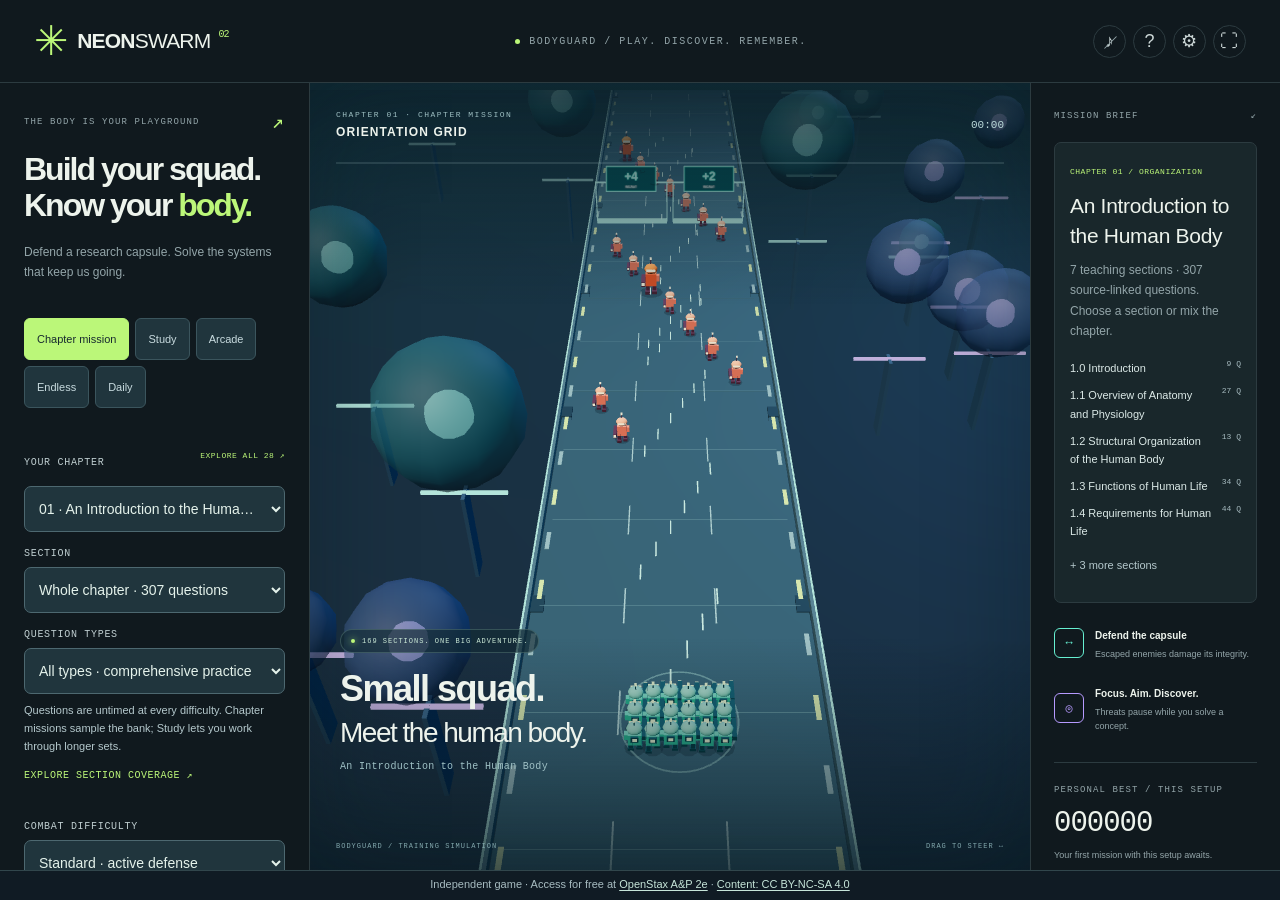
==== commit 4ef7a849: "Expand anatomy practice to all textbook sections with 15976 questions" ====
--- a/index.html
+++ b/index.html
@@ -1,26 +1,26 @@
 <!doctype html>
 <html lang="en"><head>
 <meta charset="utf-8"><meta name="viewport" content="width=device-width,initial-scale=1,viewport-fit=cover">
-<meta name="theme-color" content="#101b24"><meta name="description" content="Defend the capsule. Build your squad. Learn anatomy and physiology across 28 chapters, with four combat difficulties and untimed practice.">
+<meta name="theme-color" content="#101b24"><meta name="description" content="Defend the capsule. Build your squad. Learn anatomy and physiology across 169 teaching sections in 28 chapters, with four combat difficulties and untimed practice.">
 <title>Neon Swarm: Bodyguard — play, discover, remember</title>
-<link rel="icon" href="assets/icon.svg" type="image/svg+xml"><link rel="stylesheet" href="style.css?v=2.0.0">
-<script defer src="vendor/three.min.js"></script><script defer src="core.js?v=2.0.0"></script><script defer src="curriculum.js?v=2.0.0"></script><script defer src="learning.js?v=2.0.0"></script><script defer src="game.js?v=2.0.0"></script>
+<link rel="icon" href="assets/icon.svg" type="image/svg+xml"><link rel="stylesheet" href="style.css?v=2.1.0">
+<script defer src="vendor/three.min.js"></script><script defer src="core.js?v=2.1.0"></script><script defer src="curriculum.js?v=2.1.0"></script><script defer src="section-catalog.js?v=2.1.0"></script><script defer src="learning.js?v=2.1.0"></script><script defer src="game.js?v=2.1.0"></script>
 </head><body>
 <header class="topbar"><a class="brand" href="./" aria-label="Neon Swarm Bodyguard home"><span class="brand-icon">✳</span> NEON<span>SWARM</span><sup>02</sup></a><div class="tagline"><span class="status-dot"></span> BODYGUARD / PLAY. DISCOVER. REMEMBER.</div><div class="tools"><button class="icon-btn" id="sound-btn" aria-label="Enable sound" title="Sound">♪<span class="off-slash"></span></button><button class="icon-btn" id="help-btn" aria-label="How to play">?</button><button class="icon-btn" id="settings-btn" aria-label="Settings">⚙</button><button class="icon-btn desktop-only" id="fullscreen-btn" aria-label="Enter fullscreen">⛶</button></div></header>
 <main class="shell">
 <aside class="brief" aria-label="Mission setup">
 <div class="eyebrow"><span>THE BODY IS YOUR PLAYGROUND</span><span>↗</span></div><h1>Build your squad.<br>Know your <em>body.</em></h1><p class="intro">Defend a research capsule. Solve the systems that keep us going.</p>
 <div class="mode-tabs" aria-label="Game mode"><button data-mode="lesson" class="active" aria-pressed="true">Chapter mission</button><button data-mode="study" aria-pressed="false">Study</button><button data-mode="campaign" aria-pressed="false">Arcade</button><button data-mode="endless" aria-pressed="false">Endless</button><button data-mode="daily" aria-pressed="false">Daily</button></div>
-<div id="chapter-settings"><label class="setup-label" for="chapter-select">YOUR CHAPTER <button class="text-btn inline-btn" id="browse-btn">EXPLORE ALL 28 ↗</button></label><select id="chapter-select" class="setup-select" aria-label="Chapter"></select><label class="setup-label" for="topic-select">PRACTICE FOCUS</label><select id="topic-select" class="setup-select"><option value="all">Whole chapter · selected core concepts</option><option>Structure &amp; identity</option><option>Function &amp; regulation</option></select><label class="setup-label" for="knowledge-select">LEARNING CHALLENGE</label><select id="knowledge-select" class="setup-select"><option value="foundations">Foundations · identify</option><option value="connections">Connections · explain the role</option><option value="application">Application · use a scenario</option></select><p class="setup-note">Questions are untimed at every difficulty.</p></div>
+<div id="chapter-settings"><label class="setup-label" for="chapter-select">YOUR CHAPTER <button class="text-btn inline-btn" id="browse-btn">EXPLORE ALL 28 ↗</button></label><select id="chapter-select" class="setup-select" aria-label="Chapter"></select><label class="setup-label" for="topic-select">SECTION</label><select id="topic-select" class="setup-select"><option value="all">Whole chapter</option></select><label class="setup-label" for="knowledge-select">QUESTION TYPES</label><select id="knowledge-select" class="setup-select"><option value="mixed">All types · comprehensive practice</option><option value="foundations">Terminology · definitions</option><option value="connections">Relationships · detailed recall</option><option value="application">Examples &amp; application</option></select><p class="setup-note">Questions are untimed at every difficulty. Chapter missions sample the bank; Study lets you work through longer sets.</p><button class="text-btn" id="coverage-btn">EXPLORE SECTION COVERAGE ↗</button><div id="study-settings" class="hidden"><label class="setup-label" for="study-length">STUDY SESSION</label><select class="setup-select" id="study-length"><option value="20">20 questions</option><option value="40">40 questions</option><option value="all">Full question set · save anytime</option></select></div></div>
 <div id="combat-settings"><label class="setup-label" for="difficulty-select">COMBAT DIFFICULTY</label><select id="difficulty-select" class="setup-select"><option value="explorer">Explorer · generous warnings</option><option value="standard">Standard · active defense</option><option value="veteran">Veteran · mixed threats</option><option value="expert">Expert · intense pressure</option></select><p class="setup-note" id="difficulty-note"></p></div>
-<div class="launch-actions"><button class="launch primary" id="start-btn">START CHAPTER MISSION <span>↗</span></button><button class="secondary resume-run hidden" id="resume-run">CONTINUE SAVED MISSION ↗</button></div><div class="controls-hint" id="controls-hint"><kbd>A</kbd><kbd>D</kbd> or drag to steer · auto-fire</div><p class="progress-caption" id="progress-caption"></p><div class="brief-footer"><span class="micro-bot">▣</span><p>No ads. No timers.<br><strong>Progress stays with you.</strong></p><span class="v-label">v2.0.0</span></div>
+<div class="launch-actions"><button class="launch primary" id="start-btn">START CHAPTER MISSION <span>↗</span></button><button class="secondary resume-run hidden" id="resume-run">CONTINUE SAVED MISSION ↗</button></div><div class="controls-hint" id="controls-hint"><kbd>A</kbd><kbd>D</kbd> or drag to steer · auto-fire</div><p class="progress-caption" id="progress-caption"></p><div class="brief-footer"><span class="micro-bot">▣</span><p>No ads. No timers.<br><strong>Progress stays with you.</strong></p><span class="v-label">v2.1.0</span></div>
 </aside>
 <section class="arena" id="arena" aria-label="Body simulation arena"><div id="scene" aria-label="Repair bots defending a capsule in a stylized body simulation"></div><div class="arena-vignette"></div>
 <div class="hud-top"><div class="sector-caption"><span id="sector-number">BODYGUARD / CHAPTER 01</span><strong id="sector-name">ORIENTATION GRID</strong></div><div class="run-clock" id="run-clock">00:00</div><button class="pause-btn hidden" id="pause-btn" aria-label="Pause game">Ⅱ</button></div>
 <div class="hud-stats hidden" id="hud-stats"><div><small>SQUAD</small><strong id="squad-count">6</strong></div><div><small>CAPSULE</small><strong id="integrity-count">100</strong></div><div><small>SHIELD</small><strong id="shield-count">8</strong></div><div class="score-stat"><small>SCORE</small><strong id="score-count">0</strong></div></div>
 <div class="wave-track"><div id="wave-progress"></div></div><div class="capsule-track hidden" id="capsule-track" role="progressbar" aria-label="Capsule integrity" aria-valuemin="0" aria-valuemax="100" aria-valuenow="100"><div id="capsule-progress"></div></div><div class="learning-hud hidden" id="learning-hud"></div>
 <div class="boss-hud hidden" id="boss-hud"><div><span id="boss-name">SYSTEM DISRUPTOR</span><span id="boss-hp-label">100%</span></div><div class="boss-track"><div id="boss-health"></div></div></div><div class="announcer" id="announcer" aria-live="polite"></div><div class="float-labels" id="float-labels"></div>
-<div class="attract-caption" id="attract-caption"><span class="live-pill"><i></i> 28 CHAPTERS. ONE BIG ADVENTURE.</span><h2>Small squad.<br><span>Meet the human body.</span></h2><p id="mission-preview">Choose a chapter. Defend. Discover.</p></div><div class="mobile-launch hidden" id="mobile-launch"><button id="mobile-start">START</button></div>
+<div class="attract-caption" id="attract-caption"><span class="live-pill"><i></i> 169 SECTIONS. ONE BIG ADVENTURE.</span><h2>Small squad.<br><span>Meet the human body.</span></h2><p id="mission-preview">Choose a chapter. Defend. Discover.</p></div><div class="mobile-launch hidden" id="mobile-launch"><button id="mobile-start">START</button></div>
 <div class="play-bottom hidden" id="play-bottom"><div class="weapon-info"><small>LOADOUT</small><strong id="weapon-name">PULSE BLASTER</strong><span id="weapon-level">LV. 1</span></div><button class="surge-btn" id="surge-btn" disabled><span>✳</span><div><strong>OVERDRIVE</strong><small id="surge-label">CHARGING · 0%</small></div><kbd>SPACE</kbd><i id="surge-fill"></i></button></div><div class="stage-footer" id="stage-footer"><span>BODYGUARD / TRAINING SIMULATION</span><span>DRAG TO STEER ↔</span></div>
 <div class="error-panel hidden" id="error-panel"><h2>The 3D simulation couldn’t load.</h2><p id="error-text">Study mode is still available.</p><button class="primary" id="error-study">OPEN STUDY MODE ↗</button></div><noscript><div class="error-panel"><h2>Enable JavaScript to play.</h2><p>The game runs entirely in your browser.</p></div></noscript></section>
 <aside class="telemetry"><div class="section-label">MISSION BRIEF <span>↙</span></div><div class="mission-card"><span class="card-index" id="chapter-caption">CHAPTER 01 / ORGANIZATION</span><h3 id="chapter-title">An Introduction to the Human Body</h3><p id="chapter-description">Explore the structures, functions, and feedback that organize the body.</p><div class="concept-list" id="concept-list"></div></div><div class="rule"><span class="rule-icon mint">↔</span><div><strong>Defend the capsule</strong><p>Escaped enemies damage its integrity.</p></div></div><div class="rule"><span class="rule-icon violet">◎</span><div><strong>Focus. Aim. Discover.</strong><p>Threats pause while you solve a concept.</p></div></div><div class="record-card"><span class="section-label">PERSONAL BEST / THIS SETUP</span><strong id="best-score">000000</strong><span id="best-caption">Your first mission awaits.</span></div><button id="field-guide-btn" class="text-btn">OPEN THE FIELD GUIDE <span>↗</span></button></aside>
--- a/style.css
+++ b/style.css
@@ -23,3 +23,5 @@
 
 @media(max-width:700px){body:not(.playing) .brief{background:#172d35}.launch-actions{position:sticky;bottom:-1px;background:#172d35;padding:8px 0 12px;z-index:6;border-top:1px solid #3f5961}.launch-actions .launch{margin-top:4px}}
 .anatomy-diagram text{font-size:22px}.source-strip{font-size:11px}@media(max-width:700px){.source-strip{font-size:11px;line-height:1.5;min-height:44px}}
+/* Section practice library. */
+.focus-prompt{white-space:pre-line}.question-topic{font:12px/1.6 var(--mono)!important;color:#b8d8d2!important;overflow-wrap:anywhere}.section-library{display:grid;gap:16px;margin:24px 0}.section-card{background:#20353d;border:1px solid #526d76;border-radius:10px;padding:18px}.section-card h3{font-size:19px;line-height:1.5;color:#dff2e8}.section-card p{font-size:13px!important}.section-card details{border-top:1px solid #49646e;padding:12px 0;font-size:14px;line-height:1.7;color:#cadfdb}.section-card summary{cursor:pointer;min-height:34px}.section-card li{margin:9px 0}.section-source{font-size:12px;color:#bff2d2;display:inline-block;margin:15px 0 0}.concept-chip{line-height:1.7;align-items:start}.concept-chip small{white-space:nowrap}.source-note+.source-note{border-top:0;margin-top:2px!important;padding-top:0}#coverage-btn{margin:0;font-size:10px;min-height:36px}
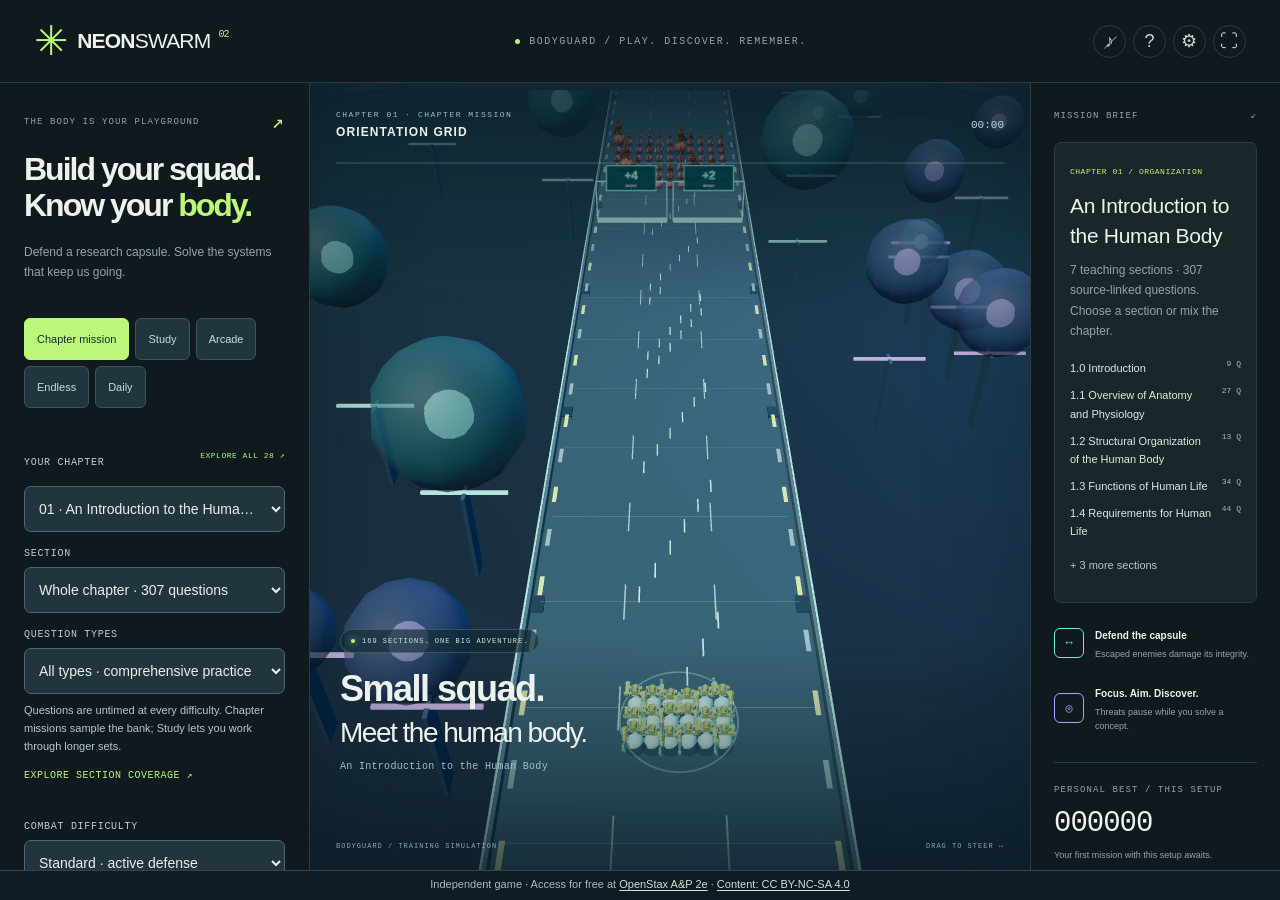
==== commit c4156a92: "Make combat denser and harder; add real animated character assets" ====
--- a/index.html
+++ b/index.html
@@ -3,8 +3,8 @@
 <meta charset="utf-8"><meta name="viewport" content="width=device-width,initial-scale=1,viewport-fit=cover">
 <meta name="theme-color" content="#101b24"><meta name="description" content="Defend the capsule. Build your squad. Learn anatomy and physiology across 169 teaching sections in 28 chapters, with four combat difficulties and untimed practice.">
 <title>Neon Swarm: Bodyguard — play, discover, remember</title>
-<link rel="icon" href="assets/icon.svg" type="image/svg+xml"><link rel="stylesheet" href="style.css?v=2.1.0">
-<script defer src="vendor/three.min.js"></script><script defer src="core.js?v=2.1.0"></script><script defer src="curriculum.js?v=2.1.0"></script><script defer src="section-catalog.js?v=2.1.0"></script><script defer src="learning.js?v=2.1.0"></script><script defer src="game.js?v=2.1.0"></script>
+<link rel="icon" href="assets/icon.svg" type="image/svg+xml"><link rel="stylesheet" href="style.css?v=2.2.0">
+<script defer src="vendor/three.min.js"></script><script defer src="core.js?v=2.2.0"></script><script defer src="curriculum.js?v=2.2.0"></script><script defer src="section-catalog.js?v=2.2.0"></script><script defer src="learning.js?v=2.2.0"></script><script defer src="assets/characters/character-data.js?v=2.2.0"></script><script defer src="characters.js?v=2.2.0"></script><script defer src="game.js?v=2.2.0"></script>
 </head><body>
 <header class="topbar"><a class="brand" href="./" aria-label="Neon Swarm Bodyguard home"><span class="brand-icon">✳</span> NEON<span>SWARM</span><sup>02</sup></a><div class="tagline"><span class="status-dot"></span> BODYGUARD / PLAY. DISCOVER. REMEMBER.</div><div class="tools"><button class="icon-btn" id="sound-btn" aria-label="Enable sound" title="Sound">♪<span class="off-slash"></span></button><button class="icon-btn" id="help-btn" aria-label="How to play">?</button><button class="icon-btn" id="settings-btn" aria-label="Settings">⚙</button><button class="icon-btn desktop-only" id="fullscreen-btn" aria-label="Enter fullscreen">⛶</button></div></header>
 <main class="shell">
@@ -13,7 +13,7 @@
 <div class="mode-tabs" aria-label="Game mode"><button data-mode="lesson" class="active" aria-pressed="true">Chapter mission</button><button data-mode="study" aria-pressed="false">Study</button><button data-mode="campaign" aria-pressed="false">Arcade</button><button data-mode="endless" aria-pressed="false">Endless</button><button data-mode="daily" aria-pressed="false">Daily</button></div>
 <div id="chapter-settings"><label class="setup-label" for="chapter-select">YOUR CHAPTER <button class="text-btn inline-btn" id="browse-btn">EXPLORE ALL 28 ↗</button></label><select id="chapter-select" class="setup-select" aria-label="Chapter"></select><label class="setup-label" for="topic-select">SECTION</label><select id="topic-select" class="setup-select"><option value="all">Whole chapter</option></select><label class="setup-label" for="knowledge-select">QUESTION TYPES</label><select id="knowledge-select" class="setup-select"><option value="mixed">All types · comprehensive practice</option><option value="foundations">Terminology · definitions</option><option value="connections">Relationships · detailed recall</option><option value="application">Examples &amp; application</option></select><p class="setup-note">Questions are untimed at every difficulty. Chapter missions sample the bank; Study lets you work through longer sets.</p><button class="text-btn" id="coverage-btn">EXPLORE SECTION COVERAGE ↗</button><div id="study-settings" class="hidden"><label class="setup-label" for="study-length">STUDY SESSION</label><select class="setup-select" id="study-length"><option value="20">20 questions</option><option value="40">40 questions</option><option value="all">Full question set · save anytime</option></select></div></div>
 <div id="combat-settings"><label class="setup-label" for="difficulty-select">COMBAT DIFFICULTY</label><select id="difficulty-select" class="setup-select"><option value="explorer">Explorer · generous warnings</option><option value="standard">Standard · active defense</option><option value="veteran">Veteran · mixed threats</option><option value="expert">Expert · intense pressure</option></select><p class="setup-note" id="difficulty-note"></p></div>
-<div class="launch-actions"><button class="launch primary" id="start-btn">START CHAPTER MISSION <span>↗</span></button><button class="secondary resume-run hidden" id="resume-run">CONTINUE SAVED MISSION ↗</button></div><div class="controls-hint" id="controls-hint"><kbd>A</kbd><kbd>D</kbd> or drag to steer · auto-fire</div><p class="progress-caption" id="progress-caption"></p><div class="brief-footer"><span class="micro-bot">▣</span><p>No ads. No timers.<br><strong>Progress stays with you.</strong></p><span class="v-label">v2.1.0</span></div>
+<div class="launch-actions"><button class="launch primary" id="start-btn">START CHAPTER MISSION <span>↗</span></button><button class="secondary resume-run hidden" id="resume-run">CONTINUE SAVED MISSION ↗</button></div><div class="controls-hint" id="controls-hint"><kbd>A</kbd><kbd>D</kbd> or drag to steer · auto-fire</div><p class="progress-caption" id="progress-caption"></p><div class="brief-footer"><span class="micro-bot">▣</span><p>No ads. No timers.<br><strong>Progress stays with you.</strong></p><span class="v-label">v2.2.0</span></div>
 </aside>
 <section class="arena" id="arena" aria-label="Body simulation arena"><div id="scene" aria-label="Repair bots defending a capsule in a stylized body simulation"></div><div class="arena-vignette"></div>
 <div class="hud-top"><div class="sector-caption"><span id="sector-number">BODYGUARD / CHAPTER 01</span><strong id="sector-name">ORIENTATION GRID</strong></div><div class="run-clock" id="run-clock">00:00</div><button class="pause-btn hidden" id="pause-btn" aria-label="Pause game">Ⅱ</button></div>
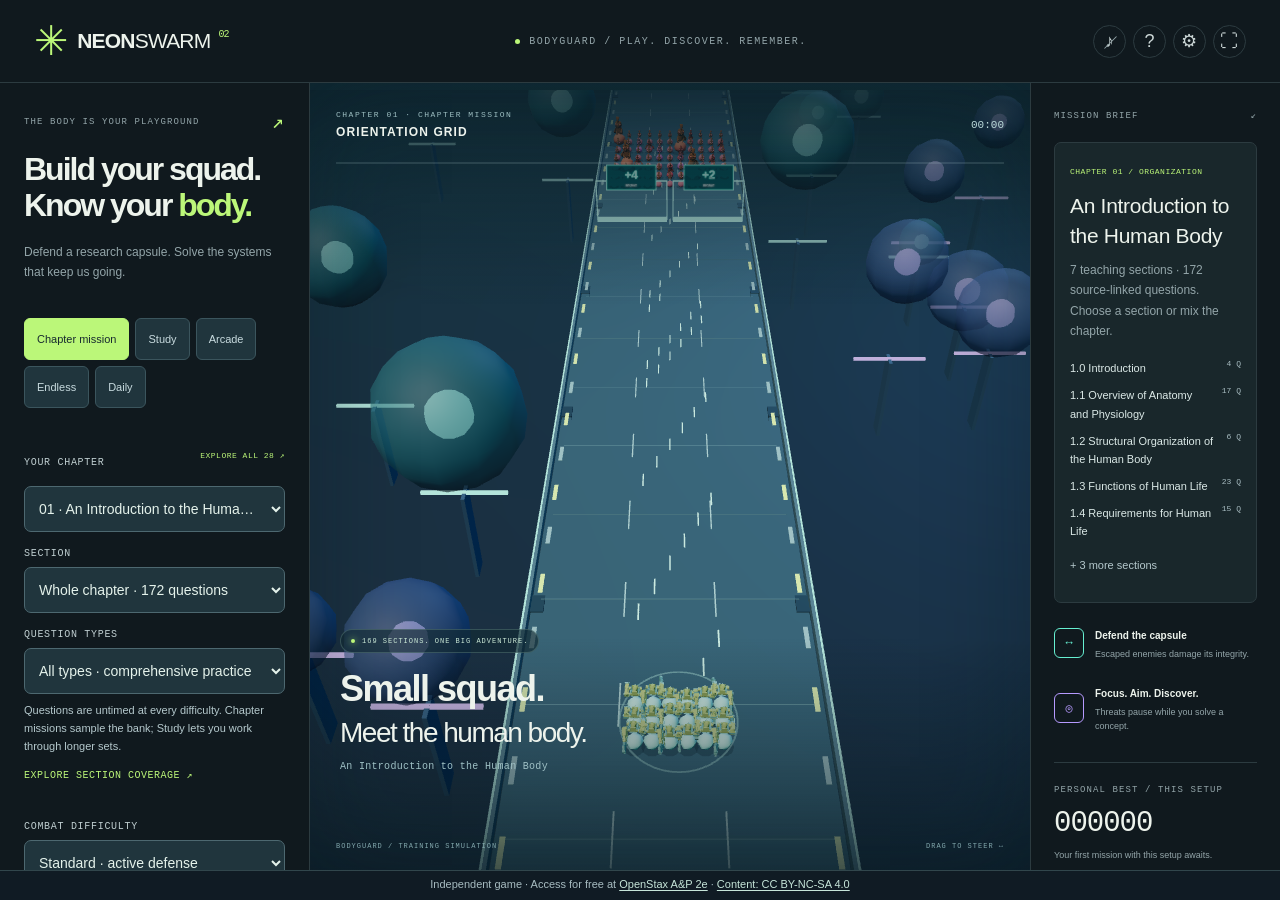
==== commit 55d51aea: "Review chapter questions and prevent repetitive practice" ====
--- a/index.html
+++ b/index.html
@@ -3,8 +3,8 @@
 <meta charset="utf-8"><meta name="viewport" content="width=device-width,initial-scale=1,viewport-fit=cover">
 <meta name="theme-color" content="#101b24"><meta name="description" content="Defend the capsule. Build your squad. Learn anatomy and physiology across 169 teaching sections in 28 chapters, with four combat difficulties and untimed practice.">
 <title>Neon Swarm: Bodyguard — play, discover, remember</title>
-<link rel="icon" href="assets/icon.svg" type="image/svg+xml"><link rel="stylesheet" href="style.css?v=2.2.0">
-<script defer src="vendor/three.min.js"></script><script defer src="core.js?v=2.2.0"></script><script defer src="curriculum.js?v=2.2.0"></script><script defer src="section-catalog.js?v=2.2.0"></script><script defer src="learning.js?v=2.2.0"></script><script defer src="assets/characters/character-data.js?v=2.2.0"></script><script defer src="characters.js?v=2.2.0"></script><script defer src="game.js?v=2.2.0"></script>
+<link rel="icon" href="assets/icon.svg" type="image/svg+xml"><link rel="stylesheet" href="style.css?v=2.3.0">
+<script defer src="vendor/three.min.js"></script><script defer src="core.js?v=2.3.0"></script><script defer src="curriculum.js?v=2.3.0"></script><script defer src="section-catalog.js?v=2.3.0"></script><script defer src="learning.js?v=2.3.0"></script><script defer src="assets/characters/character-data.js?v=2.3.0"></script><script defer src="characters.js?v=2.3.0"></script><script defer src="game.js?v=2.3.0"></script>
 </head><body>
 <header class="topbar"><a class="brand" href="./" aria-label="Neon Swarm Bodyguard home"><span class="brand-icon">✳</span> NEON<span>SWARM</span><sup>02</sup></a><div class="tagline"><span class="status-dot"></span> BODYGUARD / PLAY. DISCOVER. REMEMBER.</div><div class="tools"><button class="icon-btn" id="sound-btn" aria-label="Enable sound" title="Sound">♪<span class="off-slash"></span></button><button class="icon-btn" id="help-btn" aria-label="How to play">?</button><button class="icon-btn" id="settings-btn" aria-label="Settings">⚙</button><button class="icon-btn desktop-only" id="fullscreen-btn" aria-label="Enter fullscreen">⛶</button></div></header>
 <main class="shell">
@@ -13,7 +13,7 @@
 <div class="mode-tabs" aria-label="Game mode"><button data-mode="lesson" class="active" aria-pressed="true">Chapter mission</button><button data-mode="study" aria-pressed="false">Study</button><button data-mode="campaign" aria-pressed="false">Arcade</button><button data-mode="endless" aria-pressed="false">Endless</button><button data-mode="daily" aria-pressed="false">Daily</button></div>
 <div id="chapter-settings"><label class="setup-label" for="chapter-select">YOUR CHAPTER <button class="text-btn inline-btn" id="browse-btn">EXPLORE ALL 28 ↗</button></label><select id="chapter-select" class="setup-select" aria-label="Chapter"></select><label class="setup-label" for="topic-select">SECTION</label><select id="topic-select" class="setup-select"><option value="all">Whole chapter</option></select><label class="setup-label" for="knowledge-select">QUESTION TYPES</label><select id="knowledge-select" class="setup-select"><option value="mixed">All types · comprehensive practice</option><option value="foundations">Terminology · definitions</option><option value="connections">Relationships · detailed recall</option><option value="application">Examples &amp; application</option></select><p class="setup-note">Questions are untimed at every difficulty. Chapter missions sample the bank; Study lets you work through longer sets.</p><button class="text-btn" id="coverage-btn">EXPLORE SECTION COVERAGE ↗</button><div id="study-settings" class="hidden"><label class="setup-label" for="study-length">STUDY SESSION</label><select class="setup-select" id="study-length"><option value="20">20 questions</option><option value="40">40 questions</option><option value="all">Full question set · save anytime</option></select></div></div>
 <div id="combat-settings"><label class="setup-label" for="difficulty-select">COMBAT DIFFICULTY</label><select id="difficulty-select" class="setup-select"><option value="explorer">Explorer · generous warnings</option><option value="standard">Standard · active defense</option><option value="veteran">Veteran · mixed threats</option><option value="expert">Expert · intense pressure</option></select><p class="setup-note" id="difficulty-note"></p></div>
-<div class="launch-actions"><button class="launch primary" id="start-btn">START CHAPTER MISSION <span>↗</span></button><button class="secondary resume-run hidden" id="resume-run">CONTINUE SAVED MISSION ↗</button></div><div class="controls-hint" id="controls-hint"><kbd>A</kbd><kbd>D</kbd> or drag to steer · auto-fire</div><p class="progress-caption" id="progress-caption"></p><div class="brief-footer"><span class="micro-bot">▣</span><p>No ads. No timers.<br><strong>Progress stays with you.</strong></p><span class="v-label">v2.2.0</span></div>
+<div class="launch-actions"><button class="launch primary" id="start-btn">START CHAPTER MISSION <span>↗</span></button><button class="secondary resume-run hidden" id="resume-run">CONTINUE SAVED MISSION ↗</button></div><div class="controls-hint" id="controls-hint"><kbd>A</kbd><kbd>D</kbd> or drag to steer · auto-fire</div><p class="progress-caption" id="progress-caption"></p><div class="brief-footer"><span class="micro-bot">▣</span><p>No ads. No timers.<br><strong>Progress stays with you.</strong></p><span class="v-label">v2.3.0</span></div>
 </aside>
 <section class="arena" id="arena" aria-label="Body simulation arena"><div id="scene" aria-label="Repair bots defending a capsule in a stylized body simulation"></div><div class="arena-vignette"></div>
 <div class="hud-top"><div class="sector-caption"><span id="sector-number">BODYGUARD / CHAPTER 01</span><strong id="sector-name">ORIENTATION GRID</strong></div><div class="run-clock" id="run-clock">00:00</div><button class="pause-btn hidden" id="pause-btn" aria-label="Pause game">Ⅱ</button></div>
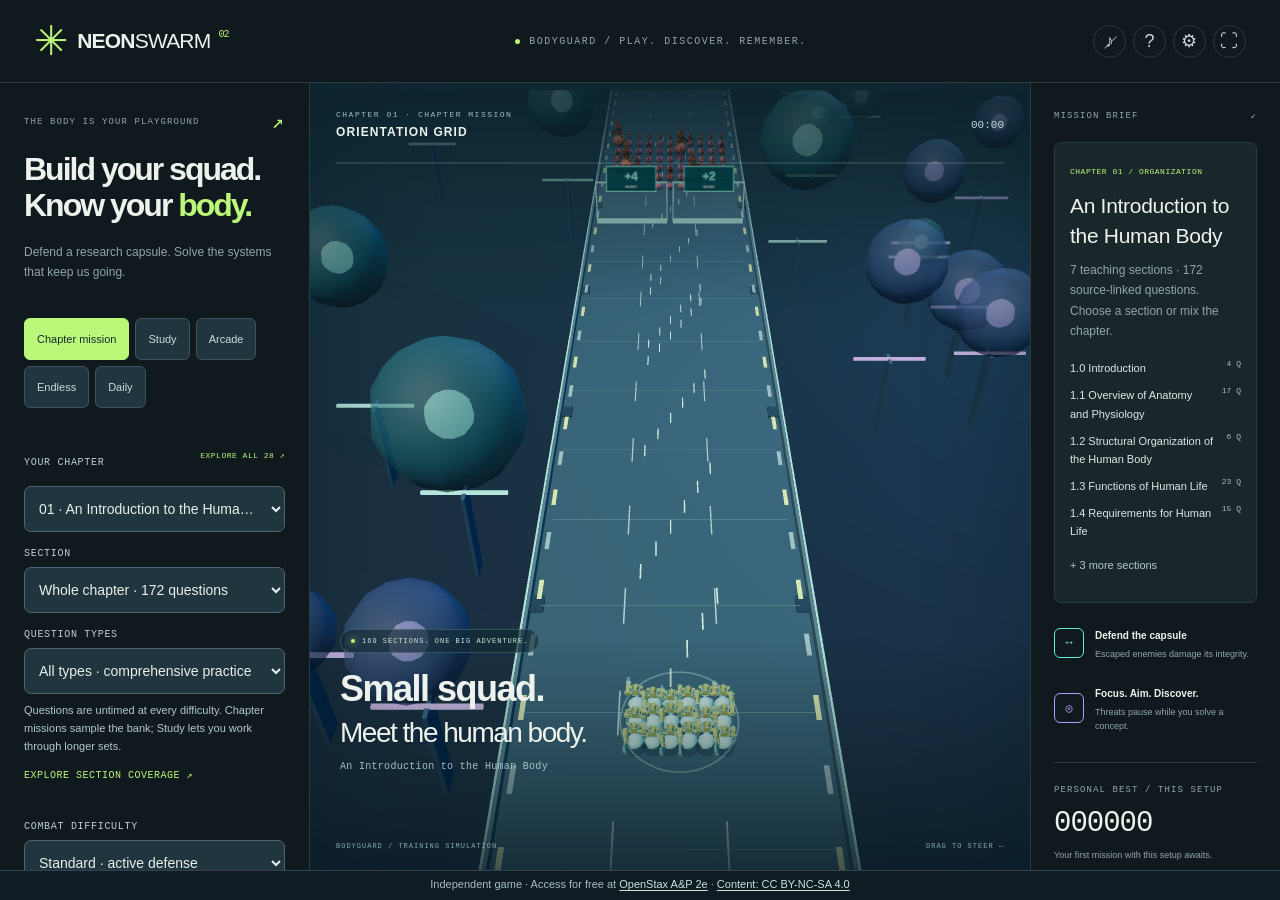
==== commit edd963d6: "Clarify diencephalon identification and finalize review release" ====
--- a/index.html
+++ b/index.html
@@ -3,8 +3,8 @@
 <meta charset="utf-8"><meta name="viewport" content="width=device-width,initial-scale=1,viewport-fit=cover">
 <meta name="theme-color" content="#101b24"><meta name="description" content="Defend the capsule. Build your squad. Learn anatomy and physiology across 169 teaching sections in 28 chapters, with four combat difficulties and untimed practice.">
 <title>Neon Swarm: Bodyguard — play, discover, remember</title>
-<link rel="icon" href="assets/icon.svg" type="image/svg+xml"><link rel="stylesheet" href="style.css?v=2.3.0">
-<script defer src="vendor/three.min.js"></script><script defer src="core.js?v=2.3.0"></script><script defer src="curriculum.js?v=2.3.0"></script><script defer src="section-catalog.js?v=2.3.0"></script><script defer src="learning.js?v=2.3.0"></script><script defer src="assets/characters/character-data.js?v=2.3.0"></script><script defer src="characters.js?v=2.3.0"></script><script defer src="game.js?v=2.3.0"></script>
+<link rel="icon" href="assets/icon.svg" type="image/svg+xml"><link rel="stylesheet" href="style.css?v=2.3.1">
+<script defer src="vendor/three.min.js"></script><script defer src="core.js?v=2.3.1"></script><script defer src="curriculum.js?v=2.3.1"></script><script defer src="section-catalog.js?v=2.3.1"></script><script defer src="learning.js?v=2.3.1"></script><script defer src="assets/characters/character-data.js?v=2.3.1"></script><script defer src="characters.js?v=2.3.1"></script><script defer src="game.js?v=2.3.1"></script>
 </head><body>
 <header class="topbar"><a class="brand" href="./" aria-label="Neon Swarm Bodyguard home"><span class="brand-icon">✳</span> NEON<span>SWARM</span><sup>02</sup></a><div class="tagline"><span class="status-dot"></span> BODYGUARD / PLAY. DISCOVER. REMEMBER.</div><div class="tools"><button class="icon-btn" id="sound-btn" aria-label="Enable sound" title="Sound">♪<span class="off-slash"></span></button><button class="icon-btn" id="help-btn" aria-label="How to play">?</button><button class="icon-btn" id="settings-btn" aria-label="Settings">⚙</button><button class="icon-btn desktop-only" id="fullscreen-btn" aria-label="Enter fullscreen">⛶</button></div></header>
 <main class="shell">
@@ -13,7 +13,7 @@
 <div class="mode-tabs" aria-label="Game mode"><button data-mode="lesson" class="active" aria-pressed="true">Chapter mission</button><button data-mode="study" aria-pressed="false">Study</button><button data-mode="campaign" aria-pressed="false">Arcade</button><button data-mode="endless" aria-pressed="false">Endless</button><button data-mode="daily" aria-pressed="false">Daily</button></div>
 <div id="chapter-settings"><label class="setup-label" for="chapter-select">YOUR CHAPTER <button class="text-btn inline-btn" id="browse-btn">EXPLORE ALL 28 ↗</button></label><select id="chapter-select" class="setup-select" aria-label="Chapter"></select><label class="setup-label" for="topic-select">SECTION</label><select id="topic-select" class="setup-select"><option value="all">Whole chapter</option></select><label class="setup-label" for="knowledge-select">QUESTION TYPES</label><select id="knowledge-select" class="setup-select"><option value="mixed">All types · comprehensive practice</option><option value="foundations">Terminology · definitions</option><option value="connections">Relationships · detailed recall</option><option value="application">Examples &amp; application</option></select><p class="setup-note">Questions are untimed at every difficulty. Chapter missions sample the bank; Study lets you work through longer sets.</p><button class="text-btn" id="coverage-btn">EXPLORE SECTION COVERAGE ↗</button><div id="study-settings" class="hidden"><label class="setup-label" for="study-length">STUDY SESSION</label><select class="setup-select" id="study-length"><option value="20">20 questions</option><option value="40">40 questions</option><option value="all">Full question set · save anytime</option></select></div></div>
 <div id="combat-settings"><label class="setup-label" for="difficulty-select">COMBAT DIFFICULTY</label><select id="difficulty-select" class="setup-select"><option value="explorer">Explorer · generous warnings</option><option value="standard">Standard · active defense</option><option value="veteran">Veteran · mixed threats</option><option value="expert">Expert · intense pressure</option></select><p class="setup-note" id="difficulty-note"></p></div>
-<div class="launch-actions"><button class="launch primary" id="start-btn">START CHAPTER MISSION <span>↗</span></button><button class="secondary resume-run hidden" id="resume-run">CONTINUE SAVED MISSION ↗</button></div><div class="controls-hint" id="controls-hint"><kbd>A</kbd><kbd>D</kbd> or drag to steer · auto-fire</div><p class="progress-caption" id="progress-caption"></p><div class="brief-footer"><span class="micro-bot">▣</span><p>No ads. No timers.<br><strong>Progress stays with you.</strong></p><span class="v-label">v2.3.0</span></div>
+<div class="launch-actions"><button class="launch primary" id="start-btn">START CHAPTER MISSION <span>↗</span></button><button class="secondary resume-run hidden" id="resume-run">CONTINUE SAVED MISSION ↗</button></div><div class="controls-hint" id="controls-hint"><kbd>A</kbd><kbd>D</kbd> or drag to steer · auto-fire</div><p class="progress-caption" id="progress-caption"></p><div class="brief-footer"><span class="micro-bot">▣</span><p>No ads. No timers.<br><strong>Progress stays with you.</strong></p><span class="v-label">v2.3.1</span></div>
 </aside>
 <section class="arena" id="arena" aria-label="Body simulation arena"><div id="scene" aria-label="Repair bots defending a capsule in a stylized body simulation"></div><div class="arena-vignette"></div>
 <div class="hud-top"><div class="sector-caption"><span id="sector-number">BODYGUARD / CHAPTER 01</span><strong id="sector-name">ORIENTATION GRID</strong></div><div class="run-clock" id="run-clock">00:00</div><button class="pause-btn hidden" id="pause-btn" aria-label="Pause game">Ⅱ</button></div>
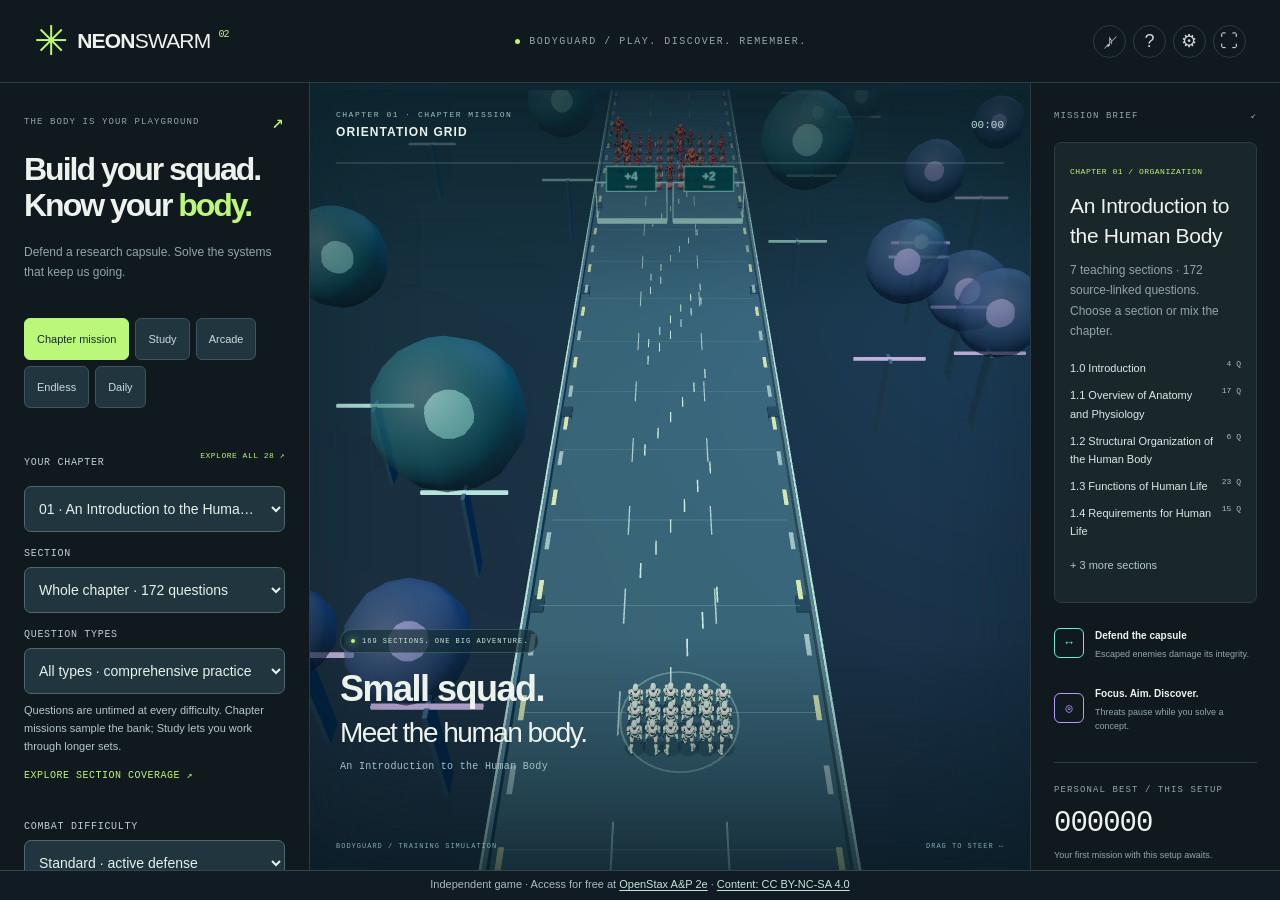
==== commit e80de09e: "Add custom Rodin guardians and stalkers with textured crowd animation" ====
--- a/index.html
+++ b/index.html
@@ -3,8 +3,8 @@
 <meta charset="utf-8"><meta name="viewport" content="width=device-width,initial-scale=1,viewport-fit=cover">
 <meta name="theme-color" content="#101b24"><meta name="description" content="Defend the capsule. Build your squad. Learn anatomy and physiology across 169 teaching sections in 28 chapters, with four combat difficulties and untimed practice.">
 <title>Neon Swarm: Bodyguard — play, discover, remember</title>
-<link rel="icon" href="assets/icon.svg" type="image/svg+xml"><link rel="stylesheet" href="style.css?v=2.3.1">
-<script defer src="vendor/three.min.js"></script><script defer src="core.js?v=2.3.1"></script><script defer src="curriculum.js?v=2.3.1"></script><script defer src="section-catalog.js?v=2.3.1"></script><script defer src="learning.js?v=2.3.1"></script><script defer src="assets/characters/character-data.js?v=2.3.1"></script><script defer src="characters.js?v=2.3.1"></script><script defer src="game.js?v=2.3.1"></script>
+<link rel="icon" href="assets/icon.svg" type="image/svg+xml"><link rel="stylesheet" href="style.css?v=2.4.0">
+<script defer src="vendor/three.min.js"></script><script defer src="core.js?v=2.4.0"></script><script defer src="curriculum.js?v=2.4.0"></script><script defer src="section-catalog.js?v=2.4.0"></script><script defer src="learning.js?v=2.4.0"></script><script defer src="assets/characters/character-data.js?v=2.4.0"></script><script defer src="characters.js?v=2.4.0"></script><script defer src="game.js?v=2.4.0"></script>
 </head><body>
 <header class="topbar"><a class="brand" href="./" aria-label="Neon Swarm Bodyguard home"><span class="brand-icon">✳</span> NEON<span>SWARM</span><sup>02</sup></a><div class="tagline"><span class="status-dot"></span> BODYGUARD / PLAY. DISCOVER. REMEMBER.</div><div class="tools"><button class="icon-btn" id="sound-btn" aria-label="Enable sound" title="Sound">♪<span class="off-slash"></span></button><button class="icon-btn" id="help-btn" aria-label="How to play">?</button><button class="icon-btn" id="settings-btn" aria-label="Settings">⚙</button><button class="icon-btn desktop-only" id="fullscreen-btn" aria-label="Enter fullscreen">⛶</button></div></header>
 <main class="shell">
@@ -13,7 +13,7 @@
 <div class="mode-tabs" aria-label="Game mode"><button data-mode="lesson" class="active" aria-pressed="true">Chapter mission</button><button data-mode="study" aria-pressed="false">Study</button><button data-mode="campaign" aria-pressed="false">Arcade</button><button data-mode="endless" aria-pressed="false">Endless</button><button data-mode="daily" aria-pressed="false">Daily</button></div>
 <div id="chapter-settings"><label class="setup-label" for="chapter-select">YOUR CHAPTER <button class="text-btn inline-btn" id="browse-btn">EXPLORE ALL 28 ↗</button></label><select id="chapter-select" class="setup-select" aria-label="Chapter"></select><label class="setup-label" for="topic-select">SECTION</label><select id="topic-select" class="setup-select"><option value="all">Whole chapter</option></select><label class="setup-label" for="knowledge-select">QUESTION TYPES</label><select id="knowledge-select" class="setup-select"><option value="mixed">All types · comprehensive practice</option><option value="foundations">Terminology · definitions</option><option value="connections">Relationships · detailed recall</option><option value="application">Examples &amp; application</option></select><p class="setup-note">Questions are untimed at every difficulty. Chapter missions sample the bank; Study lets you work through longer sets.</p><button class="text-btn" id="coverage-btn">EXPLORE SECTION COVERAGE ↗</button><div id="study-settings" class="hidden"><label class="setup-label" for="study-length">STUDY SESSION</label><select class="setup-select" id="study-length"><option value="20">20 questions</option><option value="40">40 questions</option><option value="all">Full question set · save anytime</option></select></div></div>
 <div id="combat-settings"><label class="setup-label" for="difficulty-select">COMBAT DIFFICULTY</label><select id="difficulty-select" class="setup-select"><option value="explorer">Explorer · generous warnings</option><option value="standard">Standard · active defense</option><option value="veteran">Veteran · mixed threats</option><option value="expert">Expert · intense pressure</option></select><p class="setup-note" id="difficulty-note"></p></div>
-<div class="launch-actions"><button class="launch primary" id="start-btn">START CHAPTER MISSION <span>↗</span></button><button class="secondary resume-run hidden" id="resume-run">CONTINUE SAVED MISSION ↗</button></div><div class="controls-hint" id="controls-hint"><kbd>A</kbd><kbd>D</kbd> or drag to steer · auto-fire</div><p class="progress-caption" id="progress-caption"></p><div class="brief-footer"><span class="micro-bot">▣</span><p>No ads. No timers.<br><strong>Progress stays with you.</strong></p><span class="v-label">v2.3.1</span></div>
+<div class="launch-actions"><button class="launch primary" id="start-btn">START CHAPTER MISSION <span>↗</span></button><button class="secondary resume-run hidden" id="resume-run">CONTINUE SAVED MISSION ↗</button></div><div class="controls-hint" id="controls-hint"><kbd>A</kbd><kbd>D</kbd> or drag to steer · auto-fire</div><p class="progress-caption" id="progress-caption"></p><div class="brief-footer"><span class="micro-bot">▣</span><p>No ads. No timers.<br><strong>Progress stays with you.</strong></p><span class="v-label">v2.4.0</span></div>
 </aside>
 <section class="arena" id="arena" aria-label="Body simulation arena"><div id="scene" aria-label="Repair bots defending a capsule in a stylized body simulation"></div><div class="arena-vignette"></div>
 <div class="hud-top"><div class="sector-caption"><span id="sector-number">BODYGUARD / CHAPTER 01</span><strong id="sector-name">ORIENTATION GRID</strong></div><div class="run-clock" id="run-clock">00:00</div><button class="pause-btn hidden" id="pause-btn" aria-label="Pause game">Ⅱ</button></div>
